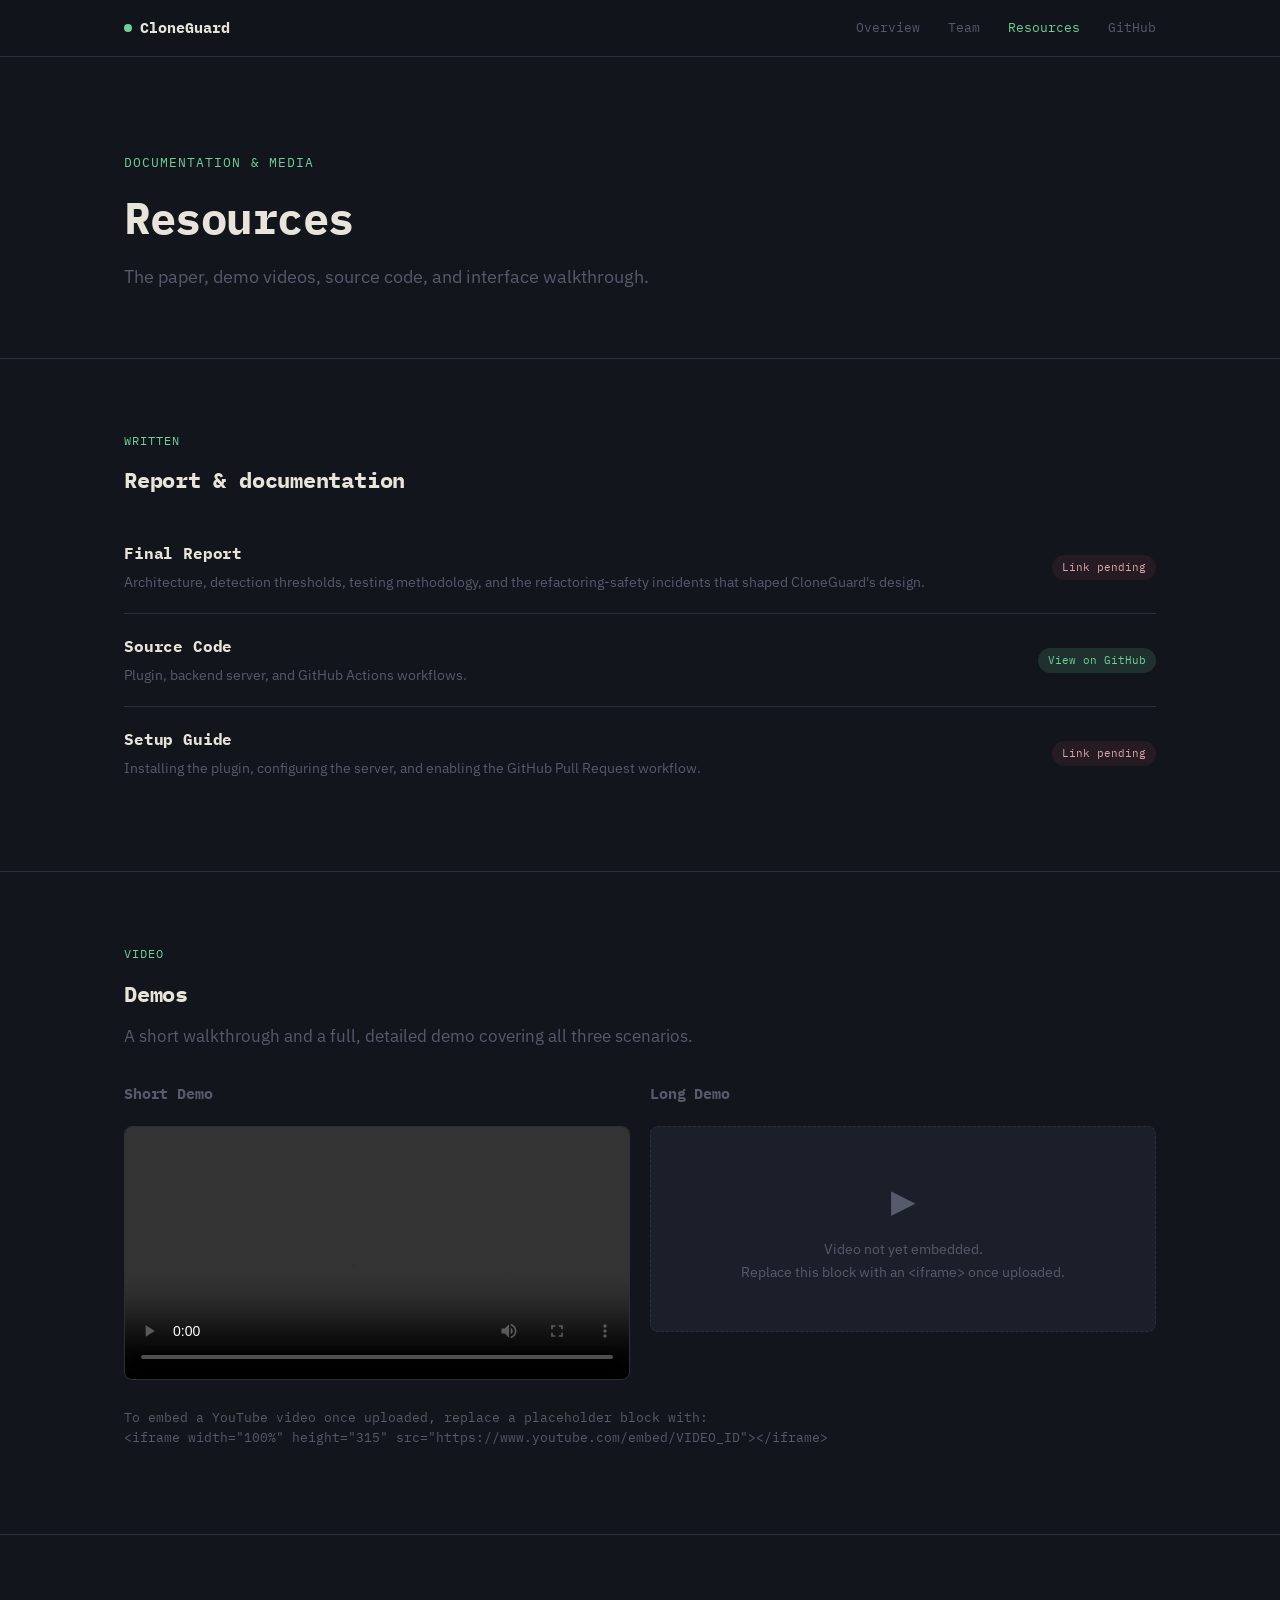
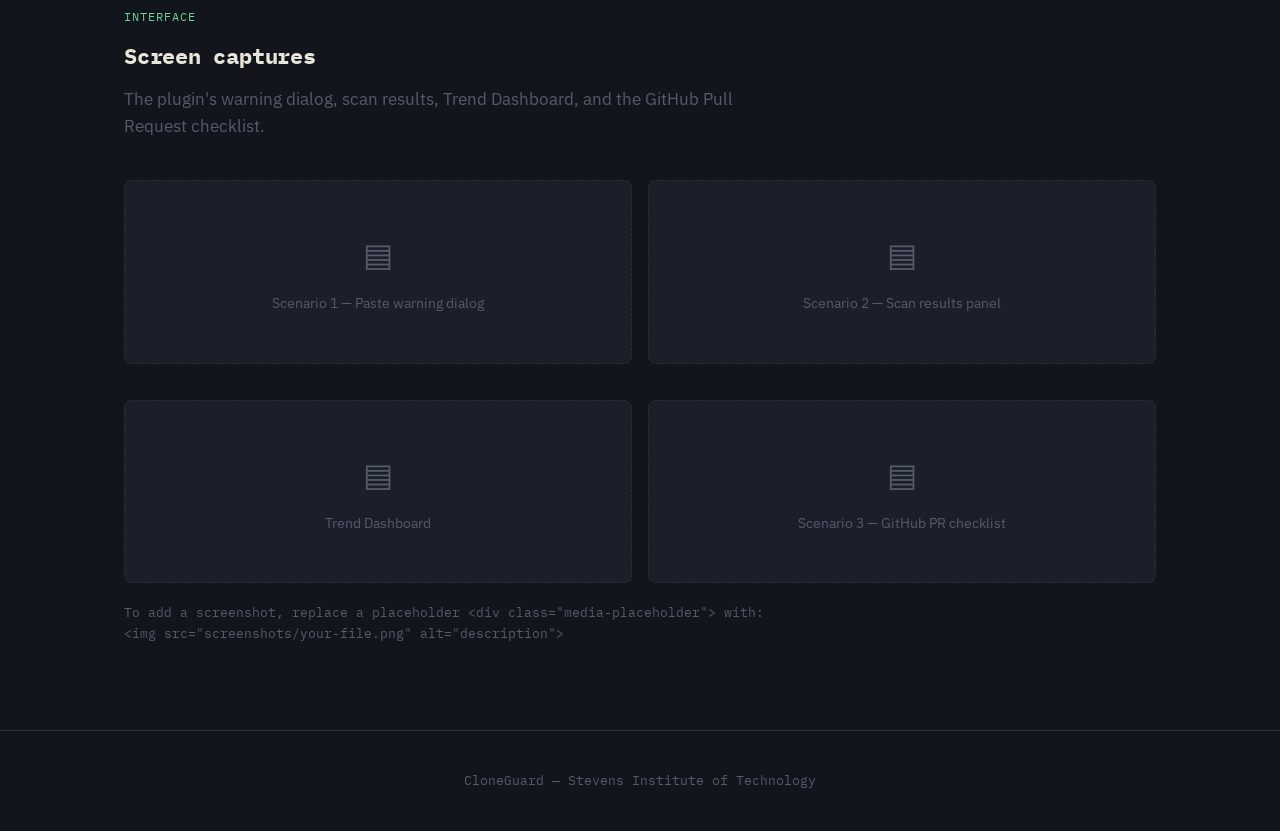
==== docs/resources.html @ 4f4253a1 "Update resources.html" ====
<!DOCTYPE html>
<html lang="en">
<head>
<meta charset="UTF-8">
<meta name="viewport" content="width=device-width, initial-scale=1.0">
<title>Resources — CloneGuard</title>
<link rel="stylesheet" href="styles.css">
</head>
<body>

<nav class="nav">
  <div class="nav-inner">
    <div class="nav-brand"><span class="dot"></span>CloneGuard</div>
    <ul class="nav-links">
      <li><a href="index.html">Overview</a></li>
      <li><a href="team.html">Team</a></li>
      <li><a href="resources.html" class="active">Resources</a></li>
      <li><a href="https://github.com/SE4AIResearch/clone-propagation">GitHub</a></li>
    </ul>
  </div>
</nav>

<header class="hero" style="padding-bottom:48px">
  <div class="wrap">
    <div class="hero-eyebrow">Documentation &amp; Media</div>
    <h1 style="font-size:clamp(28px,4vw,44px)">Resources</h1>
    <p class="hero-sub">The paper, demo videos, source code, and interface walkthrough.</p>
  </div>
</header>

<section>
  <div class="wrap">
    <div class="section-eyebrow">Written</div>
    <h2 class="section-title" style="font-size:22px">Report &amp; documentation</h2>

    <div style="margin-top:24px">
      <div class="resource-row">
        <div class="resource-info">
          <h3>Final Report</h3>
          <p>Architecture, detection thresholds, testing methodology, and the refactoring-safety incidents that shaped CloneGuard's design.</p>
        </div>
        <span class="resource-status status-pending">Link pending</span>
      </div>

      <div class="resource-row">
        <div class="resource-info">
          <h3>Source Code</h3>
          <p>Plugin, backend server, and GitHub Actions workflows.</p>
        </div>
        <a href="https://github.com/SE4AIResearch/clone-propagation" class="resource-status status-ready">View on GitHub</a>
      </div>

      <div class="resource-row">
        <div class="resource-info">
          <h3>Setup Guide</h3>
          <p>Installing the plugin, configuring the server, and enabling the GitHub Pull Request workflow.</p>
        </div>
        <span class="resource-status status-pending">Link pending</span>
      </div>
    </div>
  </div>
</section>

<section>
  <div class="wrap">
    <div class="section-eyebrow">Video</div>
    <h2 class="section-title" style="font-size:22px">Demos</h2>
    <p class="section-lead">A short walkthrough and a full, detailed demo covering all three scenarios.</p>

    <div class="grid-3" style="grid-template-columns: repeat(2, 1fr); margin-top:32px">
      <div>
        <h3 style="font-size:15px;font-family:var(--mono);color:var(--dim);margin-bottom:0">Short Demo</h3>
        <video controls width="100%" style="border-radius:8px;margin-top:20px;border:1px solid var(--line)">
          <source src="videos/Short_Video_Updated.mp4" type="video/mp4">
          Your browser doesn't support embedded video. <a href="videos/Short_Video_Updated.mp4">Download it directly</a> instead.
        </video>
      </div>
      <div>
        <h3 style="font-size:15px;font-family:var(--mono);color:var(--dim);margin-bottom:0">Long Demo</h3>
        <div class="media-placeholder">
          <div class="icon">▶</div>
          <p>Video not yet embedded.<br>Replace this block with an &lt;iframe&gt; once uploaded.</p>
        </div>
      </div>
    </div>

    <p style="margin-top:20px;color:var(--dim);font-size:13px;font-family:var(--mono)">
      To embed a YouTube video once uploaded, replace a placeholder block with:<br>
      &lt;iframe width="100%" height="315" src="https://www.youtube.com/embed/VIDEO_ID"&gt;&lt;/iframe&gt;
    </p>
  </div>
</section>

<section>
  <div class="wrap">
    <div class="section-eyebrow">Interface</div>
    <h2 class="section-title" style="font-size:22px">Screen captures</h2>
    <p class="section-lead">The plugin's warning dialog, scan results, Trend Dashboard, and the GitHub Pull Request checklist.</p>

    <div class="screenshot-grid">
      <div class="media-placeholder">
        <div class="icon">▤</div>
        <p>Scenario 1 — Paste warning dialog</p>
      </div>
      <div class="media-placeholder">
        <div class="icon">▤</div>
        <p>Scenario 2 — Scan results panel</p>
      </div>
      <div class="media-placeholder">
        <div class="icon">▤</div>
        <p>Trend Dashboard</p>
      </div>
      <div class="media-placeholder">
        <div class="icon">▤</div>
        <p>Scenario 3 — GitHub PR checklist</p>
      </div>
    </div>

    <p style="margin-top:20px;color:var(--dim);font-size:13px;font-family:var(--mono)">
      To add a screenshot, replace a placeholder &lt;div class="media-placeholder"&gt; with:<br>
      &lt;img src="screenshots/your-file.png" alt="description"&gt;
    </p>
  </div>
</section>

<footer>
  <div class="wrap">
    CloneGuard — Stevens Institute of Technology
  </div>
</footer>

</body>
</html>
---- docs/styles.css ----
/* ============================================================
   CloneGuard — shared stylesheet
   Design: diff-editor identity. Ink-navy background, single
   mint "resolved" accent, monospace headlines paired with a
   humanist sans body face.
   ============================================================ */

@import url('https://fonts.googleapis.com/css2?family=IBM+Plex+Mono:wght@400;500;600;700&family=IBM+Plex+Sans:wght@400;500;600;700&display=swap');

:root {
  --ink: #12151C;
  --panel: #1B1F29;
  --panel-hi: #232839;
  --paper: #E8E4D9;
  --signal: #6FCF97;
  --signal-dim: #4C8B6D;
  --dupe: #8B4049;
  --dim: #565B6B;
  --line: #2A2F3D;

  --mono: 'IBM Plex Mono', ui-monospace, 'SF Mono', Consolas, monospace;
  --sans: 'IBM Plex Sans', -apple-system, BlinkMacSystemFont, sans-serif;

  --maxw: 1080px;
}

* { box-sizing: border-box; }

html {
  scroll-behavior: smooth;
}

body {
  margin: 0;
  background: var(--ink);
  color: var(--paper);
  font-family: var(--sans);
  font-size: 16px;
  line-height: 1.6;
  -webkit-font-smoothing: antialiased;
}

a {
  color: var(--signal);
  text-decoration: none;
}
a:hover, a:focus-visible {
  text-decoration: underline;
}
a:focus-visible, button:focus-visible {
  outline: 2px solid var(--signal);
  outline-offset: 3px;
}

h1, h2, h3 {
  font-family: var(--mono);
  font-weight: 700;
  letter-spacing: -0.01em;
  margin: 0 0 0.5em 0;
  color: var(--paper);
}

p { margin: 0 0 1em 0; }

.wrap {
  max-width: var(--maxw);
  margin: 0 auto;
  padding: 0 24px;
}

/* ---------- Nav ---------- */
.nav {
  position: sticky;
  top: 0;
  z-index: 50;
  background: rgba(18, 21, 28, 0.92);
  backdrop-filter: blur(8px);
  border-bottom: 1px solid var(--line);
}
.nav-inner {
  max-width: var(--maxw);
  margin: 0 auto;
  padding: 16px 24px;
  display: flex;
  align-items: center;
  justify-content: space-between;
}
.nav-brand {
  font-family: var(--mono);
  font-weight: 700;
  font-size: 15px;
  color: var(--paper);
  display: flex;
  align-items: center;
  gap: 8px;
}
.nav-brand .dot {
  width: 8px;
  height: 8px;
  border-radius: 50%;
  background: var(--signal);
  display: inline-block;
}
.nav-links {
  display: flex;
  gap: 28px;
  list-style: none;
  margin: 0;
  padding: 0;
  font-family: var(--mono);
  font-size: 13px;
}
.nav-links a {
  color: var(--dim);
}
.nav-links a.active,
.nav-links a:hover {
  color: var(--signal);
}

/* ---------- Hero ---------- */
.hero {
  padding: 96px 0 64px;
  border-bottom: 1px solid var(--line);
}
.hero-eyebrow {
  font-family: var(--mono);
  font-size: 13px;
  color: var(--signal);
  letter-spacing: 0.08em;
  text-transform: uppercase;
  margin-bottom: 20px;
}
.hero h1 {
  font-size: clamp(32px, 5vw, 54px);
  line-height: 1.08;
  max-width: 780px;
}
.hero-sub {
  font-size: 18px;
  color: var(--dim);
  max-width: 620px;
  margin-top: 20px;
}
.hero-actions {
  margin-top: 32px;
  display: flex;
  gap: 14px;
  flex-wrap: wrap;
}

.btn {
  font-family: var(--mono);
  font-size: 14px;
  font-weight: 600;
  padding: 12px 20px;
  border-radius: 4px;
  border: 1px solid var(--line);
  cursor: pointer;
  display: inline-block;
}
.btn-primary {
  background: var(--signal);
  color: var(--ink);
  border-color: var(--signal);
}
.btn-primary:hover {
  background: #85e0ab;
  text-decoration: none;
}
.btn-ghost {
  background: transparent;
  color: var(--paper);
}
.btn-ghost:hover {
  border-color: var(--signal);
  color: var(--signal);
  text-decoration: none;
}

/* ---------- Diff signature element ---------- */
.diff-demo {
  margin-top: 56px;
  border: 1px solid var(--line);
  border-radius: 8px;
  overflow: hidden;
  background: var(--panel);
  max-width: 620px;
}
.diff-titlebar {
  display: flex;
  align-items: center;
  gap: 8px;
  padding: 10px 14px;
  background: var(--panel-hi);
  border-bottom: 1px solid var(--line);
  font-family: var(--mono);
  font-size: 12px;
  color: var(--dim);
}
.diff-titlebar .tdot { width: 10px; height: 10px; border-radius: 50%; }
.diff-body {
  font-family: var(--mono);
  font-size: 13px;
  line-height: 1.7;
  padding: 18px 20px;
  white-space: pre;
  overflow-x: auto;
}
.line { display: block; }
.ln-num { color: var(--dim); display: inline-block; width: 24px; user-select: none; }
.line-dupe {
  background: rgba(139, 64, 73, 0.18);
  transition: opacity 1.2s ease, height 1.2s ease;
}
.line-dupe.resolved {
  opacity: 0;
  height: 0;
  overflow: hidden;
  display: block;
}
.line-fix {
  background: rgba(111, 207, 151, 0.14);
  opacity: 0;
  height: 0;
  overflow: hidden;
  transition: opacity 1s ease 0.3s;
}
.line-fix.shown {
  opacity: 1;
  height: auto;
}
.tag {
  font-family: var(--mono);
  font-size: 11px;
  padding: 2px 6px;
  border-radius: 3px;
  margin-left: 8px;
}
.tag-dupe { background: rgba(139, 64, 73, 0.3); color: #e0a3ab; }
.tag-fix { background: rgba(111, 207, 151, 0.25); color: var(--signal); }

/* ---------- Sections ---------- */
section {
  padding: 72px 0;
  border-bottom: 1px solid var(--line);
}
.section-eyebrow {
  font-family: var(--mono);
  font-size: 12px;
  color: var(--signal);
  text-transform: uppercase;
  letter-spacing: 0.08em;
  margin-bottom: 12px;
}
.section-title {
  font-size: clamp(24px, 3vw, 34px);
  max-width: 640px;
}
.section-lead {
  color: var(--dim);
  font-size: 17px;
  max-width: 640px;
  margin-top: 12px;
}

/* ---------- Scenario cards ---------- */
.grid-3 {
  display: grid;
  grid-template-columns: repeat(3, 1fr);
  gap: 20px;
  margin-top: 40px;
}
@media (max-width: 860px) {
  .grid-3 { grid-template-columns: 1fr; }
}
.card {
  background: var(--panel);
  border: 1px solid var(--line);
  border-radius: 8px;
  padding: 24px;
}
.card-num {
  font-family: var(--mono);
  font-size: 13px;
  color: var(--signal);
  margin-bottom: 12px;
}
.card h3 {
  font-size: 18px;
  margin-bottom: 10px;
}
.card p {
  color: var(--dim);
  font-size: 15px;
  margin: 0;
}

/* ---------- Technique list ---------- */
.tech-row {
  display: flex;
  align-items: baseline;
  gap: 16px;
  padding: 18px 0;
  border-bottom: 1px solid var(--line);
}
.tech-row:last-child { border-bottom: none; }
.tech-name {
  font-family: var(--mono);
  font-weight: 600;
  color: var(--paper);
  min-width: 220px;
  flex-shrink: 0;
}
.tech-desc { color: var(--dim); font-size: 15px; }

/* ---------- Team ---------- */
.team-grid {
  display: grid;
  grid-template-columns: repeat(2, 1fr);
  gap: 24px;
  margin-top: 40px;
}
@media (max-width: 720px) {
  .team-grid { grid-template-columns: 1fr; }
}
.team-card {
  background: var(--panel);
  border: 1px solid var(--line);
  border-radius: 8px;
  padding: 28px;
}
.team-role {
  font-family: var(--mono);
  font-size: 12px;
  color: var(--signal);
  text-transform: uppercase;
  letter-spacing: 0.06em;
  margin-bottom: 8px;
}
.team-name {
  font-size: 22px;
  margin-bottom: 6px;
}
.team-affil {
  color: var(--dim);
  font-size: 14px;
  margin-bottom: 14px;
}
.team-email {
  font-family: var(--mono);
  font-size: 13px;
}

/* ---------- Resource list ---------- */
.resource-row {
  display: flex;
  align-items: center;
  justify-content: space-between;
  padding: 20px 0;
  border-bottom: 1px solid var(--line);
  gap: 20px;
}
.resource-row:last-child { border-bottom: none; }
.resource-info h3 {
  font-size: 16px;
  margin-bottom: 4px;
}
.resource-info p {
  color: var(--dim);
  font-size: 14px;
  margin: 0;
}
.resource-status {
  font-family: var(--mono);
  font-size: 11px;
  padding: 4px 10px;
  border-radius: 999px;
  white-space: nowrap;
  flex-shrink: 0;
}
.status-ready { background: rgba(111, 207, 151, 0.15); color: var(--signal); }
.status-pending { background: rgba(139, 64, 73, 0.15); color: #e0a3ab; }

/* ---------- Media placeholders ---------- */
.media-placeholder {
  background: var(--panel);
  border: 1px dashed var(--line);
  border-radius: 8px;
  padding: 48px 24px;
  text-align: center;
  margin-top: 20px;
}
.media-placeholder .icon {
  font-family: var(--mono);
  font-size: 32px;
  color: var(--dim);
  margin-bottom: 12px;
}
.media-placeholder p {
  color: var(--dim);
  font-size: 14px;
  margin: 0;
}
.screenshot-grid {
  display: grid;
  grid-template-columns: repeat(2, 1fr);
  gap: 16px;
  margin-top: 20px;
}
@media (max-width: 720px) {
  .screenshot-grid { grid-template-columns: 1fr; }
}

/* ---------- Footer ---------- */
footer {
  padding: 40px 0;
  text-align: center;
  color: var(--dim);
  font-family: var(--mono);
  font-size: 13px;
}

/* ---------- Reduced motion ---------- */
@media (prefers-reduced-motion: reduce) {
  * { transition: none !important; animation: none !important; }
}
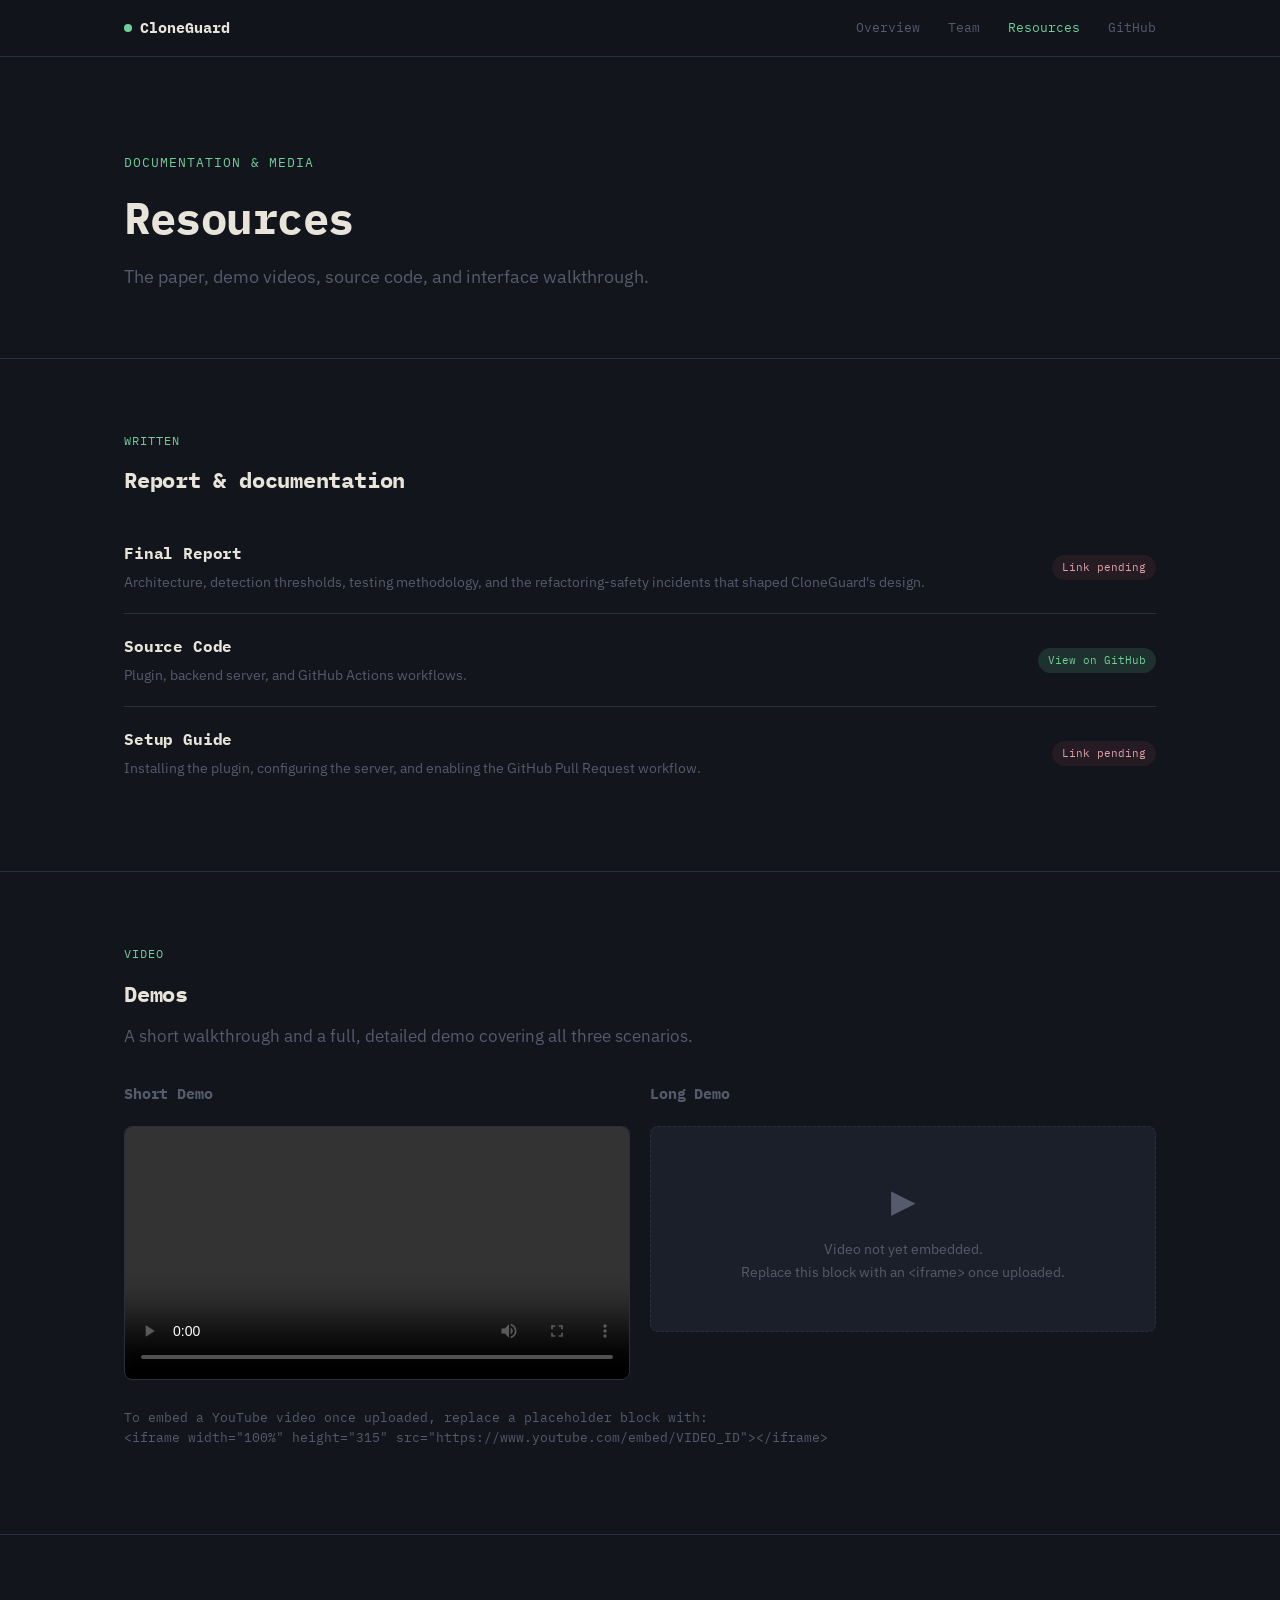
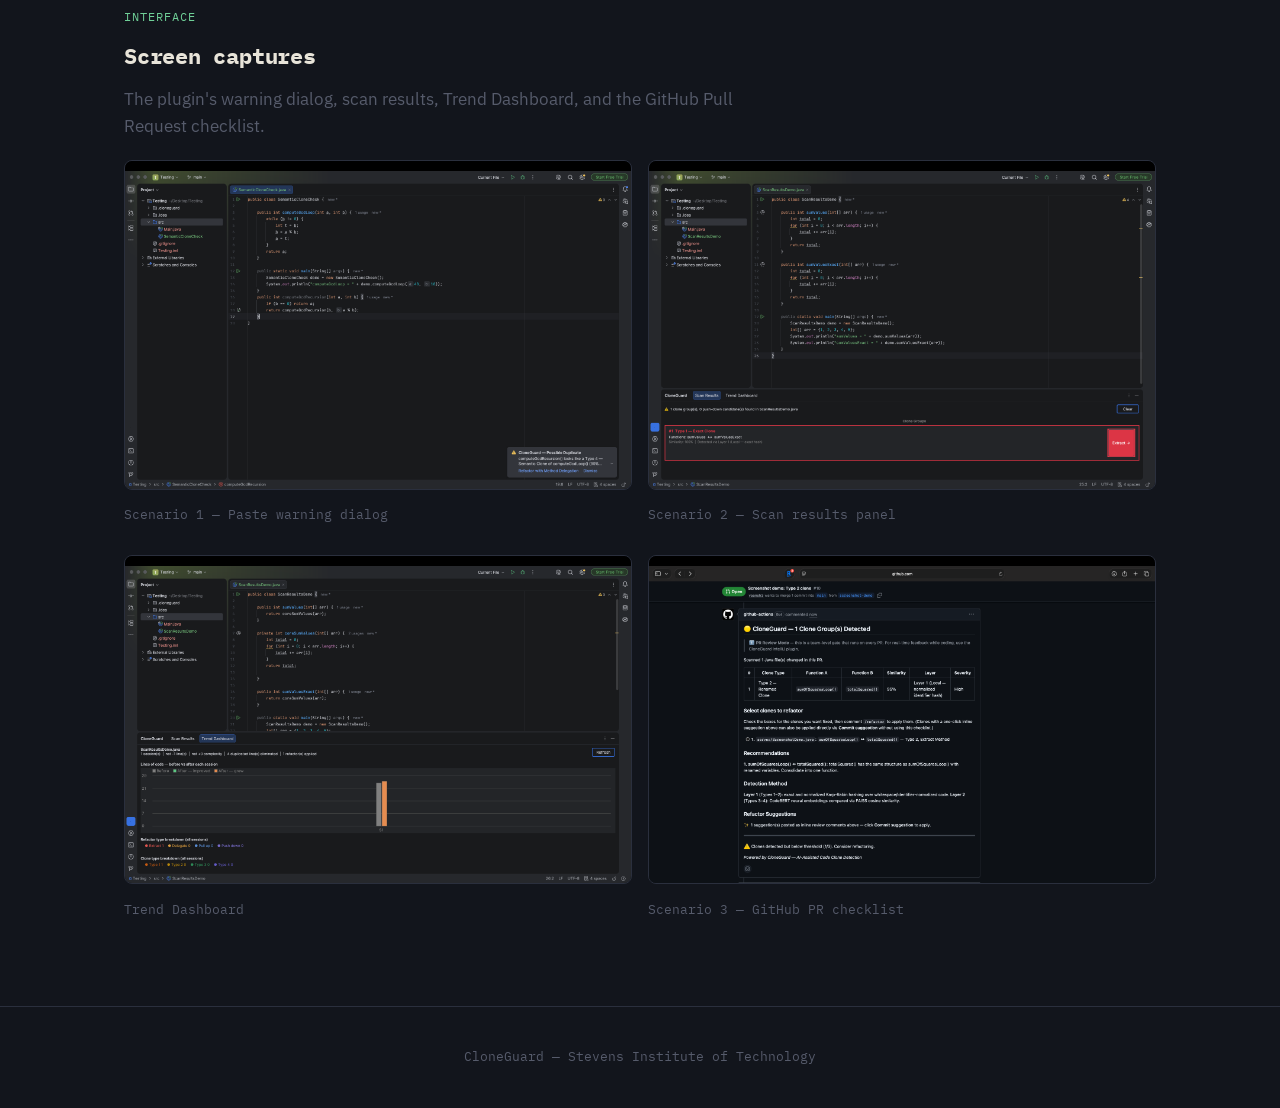
==== commit 51fb2a9c: "Add UI screenshots to Resources page" ====
--- a/docs/resources.html
+++ b/docs/resources.html
@@ -9,125 +9,120 @@
 <body>
 
 <nav class="nav">
-  <div class="nav-inner">
-    <div class="nav-brand"><span class="dot"></span>CloneGuard</div>
-    <ul class="nav-links">
-      <li><a href="index.html">Overview</a></li>
-      <li><a href="team.html">Team</a></li>
-      <li><a href="resources.html" class="active">Resources</a></li>
-      <li><a href="https://github.com/SE4AIResearch/clone-propagation">GitHub</a></li>
-    </ul>
-  </div>
+<div class="nav-inner">
+<div class="nav-brand"><span class="dot"></span>CloneGuard</div>
+<ul class="nav-links">
+<li><a href="index.html">Overview</a></li>
+<li><a href="team.html">Team</a></li>
+<li><a href="resources.html" class="active">Resources</a></li>
+<li><a href="https://github.com/SE4AIResearch/clone-propagation">GitHub</a></li>
+</ul>
+</div>
 </nav>
 
 <header class="hero" style="padding-bottom:48px">
-  <div class="wrap">
-    <div class="hero-eyebrow">Documentation &amp; Media</div>
-    <h1 style="font-size:clamp(28px,4vw,44px)">Resources</h1>
-    <p class="hero-sub">The paper, demo videos, source code, and interface walkthrough.</p>
-  </div>
+<div class="wrap">
+<div class="hero-eyebrow">Documentation &amp; Media</div>
+<h1 style="font-size:clamp(28px,4vw,44px)">Resources</h1>
+<p class="hero-sub">The paper, demo videos, source code, and interface walkthrough.</p>
+</div>
 </header>
 
 <section>
-  <div class="wrap">
-    <div class="section-eyebrow">Written</div>
-    <h2 class="section-title" style="font-size:22px">Report &amp; documentation</h2>
+<div class="wrap">
+<div class="section-eyebrow">Written</div>
+<h2 class="section-title" style="font-size:22px">Report &amp; documentation</h2>
 
-    <div style="margin-top:24px">
-      <div class="resource-row">
-        <div class="resource-info">
-          <h3>Final Report</h3>
-          <p>Architecture, detection thresholds, testing methodology, and the refactoring-safety incidents that shaped CloneGuard's design.</p>
-        </div>
-        <span class="resource-status status-pending">Link pending</span>
-      </div>
+<div style="margin-top:24px">
+<div class="resource-row">
+<div class="resource-info">
+<h3>Final Report</h3>
+<p>Architecture, detection thresholds, testing methodology, and the refactoring-safety incidents that shaped CloneGuard's design.</p>
+</div>
+<span class="resource-status status-pending">Link pending</span>
+</div>
 
-      <div class="resource-row">
-        <div class="resource-info">
-          <h3>Source Code</h3>
-          <p>Plugin, backend server, and GitHub Actions workflows.</p>
-        </div>
-        <a href="https://github.com/SE4AIResearch/clone-propagation" class="resource-status status-ready">View on GitHub</a>
-      </div>
+<div class="resource-row">
+<div class="resource-info">
+<h3>Source Code</h3>
+<p>Plugin, backend server, and GitHub Actions workflows.</p>
+</div>
+<a href="https://github.com/SE4AIResearch/clone-propagation" class="resource-status status-ready">View on GitHub</a>
+</div>
 
-      <div class="resource-row">
-        <div class="resource-info">
-          <h3>Setup Guide</h3>
-          <p>Installing the plugin, configuring the server, and enabling the GitHub Pull Request workflow.</p>
-        </div>
-        <span class="resource-status status-pending">Link pending</span>
-      </div>
-    </div>
-  </div>
+<div class="resource-row">
+<div class="resource-info">
+<h3>Setup Guide</h3>
+<p>Installing the plugin, configuring the server, and enabling the GitHub Pull Request workflow.</p>
+</div>
+<span class="resource-status status-pending">Link pending</span>
+</div>
+</div>
+</div>
 </section>
 
 <section>
-  <div class="wrap">
-    <div class="section-eyebrow">Video</div>
-    <h2 class="section-title" style="font-size:22px">Demos</h2>
-    <p class="section-lead">A short walkthrough and a full, detailed demo covering all three scenarios.</p>
+<div class="wrap">
+<div class="section-eyebrow">Video</div>
+<h2 class="section-title" style="font-size:22px">Demos</h2>
+<p class="section-lead">A short walkthrough and a full, detailed demo covering all three scenarios.</p>
 
-    <div class="grid-3" style="grid-template-columns: repeat(2, 1fr); margin-top:32px">
-      <div>
-        <h3 style="font-size:15px;font-family:var(--mono);color:var(--dim);margin-bottom:0">Short Demo</h3>
-        <video controls width="100%" style="border-radius:8px;margin-top:20px;border:1px solid var(--line)">
-          <source src="videos/Short_Video_Updated.mp4" type="video/mp4">
+<div class="grid-3" style="grid-template-columns: repeat(2, 1fr); margin-top:32px">
+<div>
+<h3 style="font-size:15px;font-family:var(--mono);color:var(--dim);margin-bottom:0">Short Demo</h3>
+<video controls width="100%" style="border-radius:8px;margin-top:20px;border:1px solid var(--line)">
+<source src="videos/Short_Video_Updated.mp4" type="video/mp4">
           Your browser doesn't support embedded video. <a href="videos/Short_Video_Updated.mp4">Download it directly</a> instead.
-        </video>
-      </div>
-      <div>
-        <h3 style="font-size:15px;font-family:var(--mono);color:var(--dim);margin-bottom:0">Long Demo</h3>
-        <div class="media-placeholder">
-          <div class="icon">▶</div>
-          <p>Video not yet embedded.<br>Replace this block with an &lt;iframe&gt; once uploaded.</p>
-        </div>
-      </div>
-    </div>
+</video>
+</div>
+<div>
+<h3 style="font-size:15px;font-family:var(--mono);color:var(--dim);margin-bottom:0">Long Demo</h3>
+<div class="media-placeholder">
+<div class="icon">▶</div>
+<p>Video not yet embedded.<br>Replace this block with an &lt;iframe&gt; once uploaded.</p>
+</div>
+</div>
+</div>
 
-    <p style="margin-top:20px;color:var(--dim);font-size:13px;font-family:var(--mono)">
+<p style="margin-top:20px;color:var(--dim);font-size:13px;font-family:var(--mono)">
       To embed a YouTube video once uploaded, replace a placeholder block with:<br>
-      &lt;iframe width="100%" height="315" src="https://www.youtube.com/embed/VIDEO_ID"&gt;&lt;/iframe&gt;
-    </p>
-  </div>
+&lt;iframe width="100%" height="315" src="https://www.youtube.com/embed/VIDEO_ID"&gt;&lt;/iframe&gt;
+</p>
+</div>
 </section>
 
 <section>
-  <div class="wrap">
-    <div class="section-eyebrow">Interface</div>
-    <h2 class="section-title" style="font-size:22px">Screen captures</h2>
-    <p class="section-lead">The plugin's warning dialog, scan results, Trend Dashboard, and the GitHub Pull Request checklist.</p>
+<div class="wrap">
+<div class="section-eyebrow">Interface</div>
+<h2 class="section-title" style="font-size:22px">Screen captures</h2>
+<p class="section-lead">The plugin's warning dialog, scan results, Trend Dashboard, and the GitHub Pull Request checklist.</p>
 
-    <div class="screenshot-grid">
-      <div class="media-placeholder">
-        <div class="icon">▤</div>
-        <p>Scenario 1 — Paste warning dialog</p>
-      </div>
-      <div class="media-placeholder">
-        <div class="icon">▤</div>
-        <p>Scenario 2 — Scan results panel</p>
-      </div>
-      <div class="media-placeholder">
-        <div class="icon">▤</div>
-        <p>Trend Dashboard</p>
-      </div>
-      <div class="media-placeholder">
-        <div class="icon">▤</div>
-        <p>Scenario 3 — GitHub PR checklist</p>
-      </div>
-    </div>
-
-    <p style="margin-top:20px;color:var(--dim);font-size:13px;font-family:var(--mono)">
-      To add a screenshot, replace a placeholder &lt;div class="media-placeholder"&gt; with:<br>
-      &lt;img src="screenshots/your-file.png" alt="description"&gt;
-    </p>
-  </div>
+<div class="screenshot-grid">
+<div>
+<img src="screenshots/scenario1-paste-dialog.png" alt="Scenario 1 — Paste warning dialog" style="width:100%;border-radius:8px;border:1px solid var(--line)">
+<p style="margin-top:8px;color:var(--dim);font-size:13px;font-family:var(--mono)">Scenario 1 — Paste warning dialog</p>
+</div>
+<div>
+<img src="screenshots/scenario2-scan-results.png" alt="Scenario 2 — Scan results panel" style="width:100%;border-radius:8px;border:1px solid var(--line)">
+<p style="margin-top:8px;color:var(--dim);font-size:13px;font-family:var(--mono)">Scenario 2 — Scan results panel</p>
+</div>
+<div>
+<img src="screenshots/trend-dashboard.png" alt="Trend Dashboard" style="width:100%;border-radius:8px;border:1px solid var(--line)">
+<p style="margin-top:8px;color:var(--dim);font-size:13px;font-family:var(--mono)">Trend Dashboard</p>
+</div>
+<div>
+<img src="screenshots/scenario3-pr-checklist.png" alt="Scenario 3 — GitHub PR checklist" style="width:100%;border-radius:8px;border:1px solid var(--line)">
+<p style="margin-top:8px;color:var(--dim);font-size:13px;font-family:var(--mono)">Scenario 3 — GitHub PR checklist</p>
+</div>
+</div>
+</div>
 </section>
 
 <footer>
-  <div class="wrap">
+<div class="wrap">
     CloneGuard — Stevens Institute of Technology
-  </div>
+</div>
 </footer>
 
 </body>
-</html>
+</html>
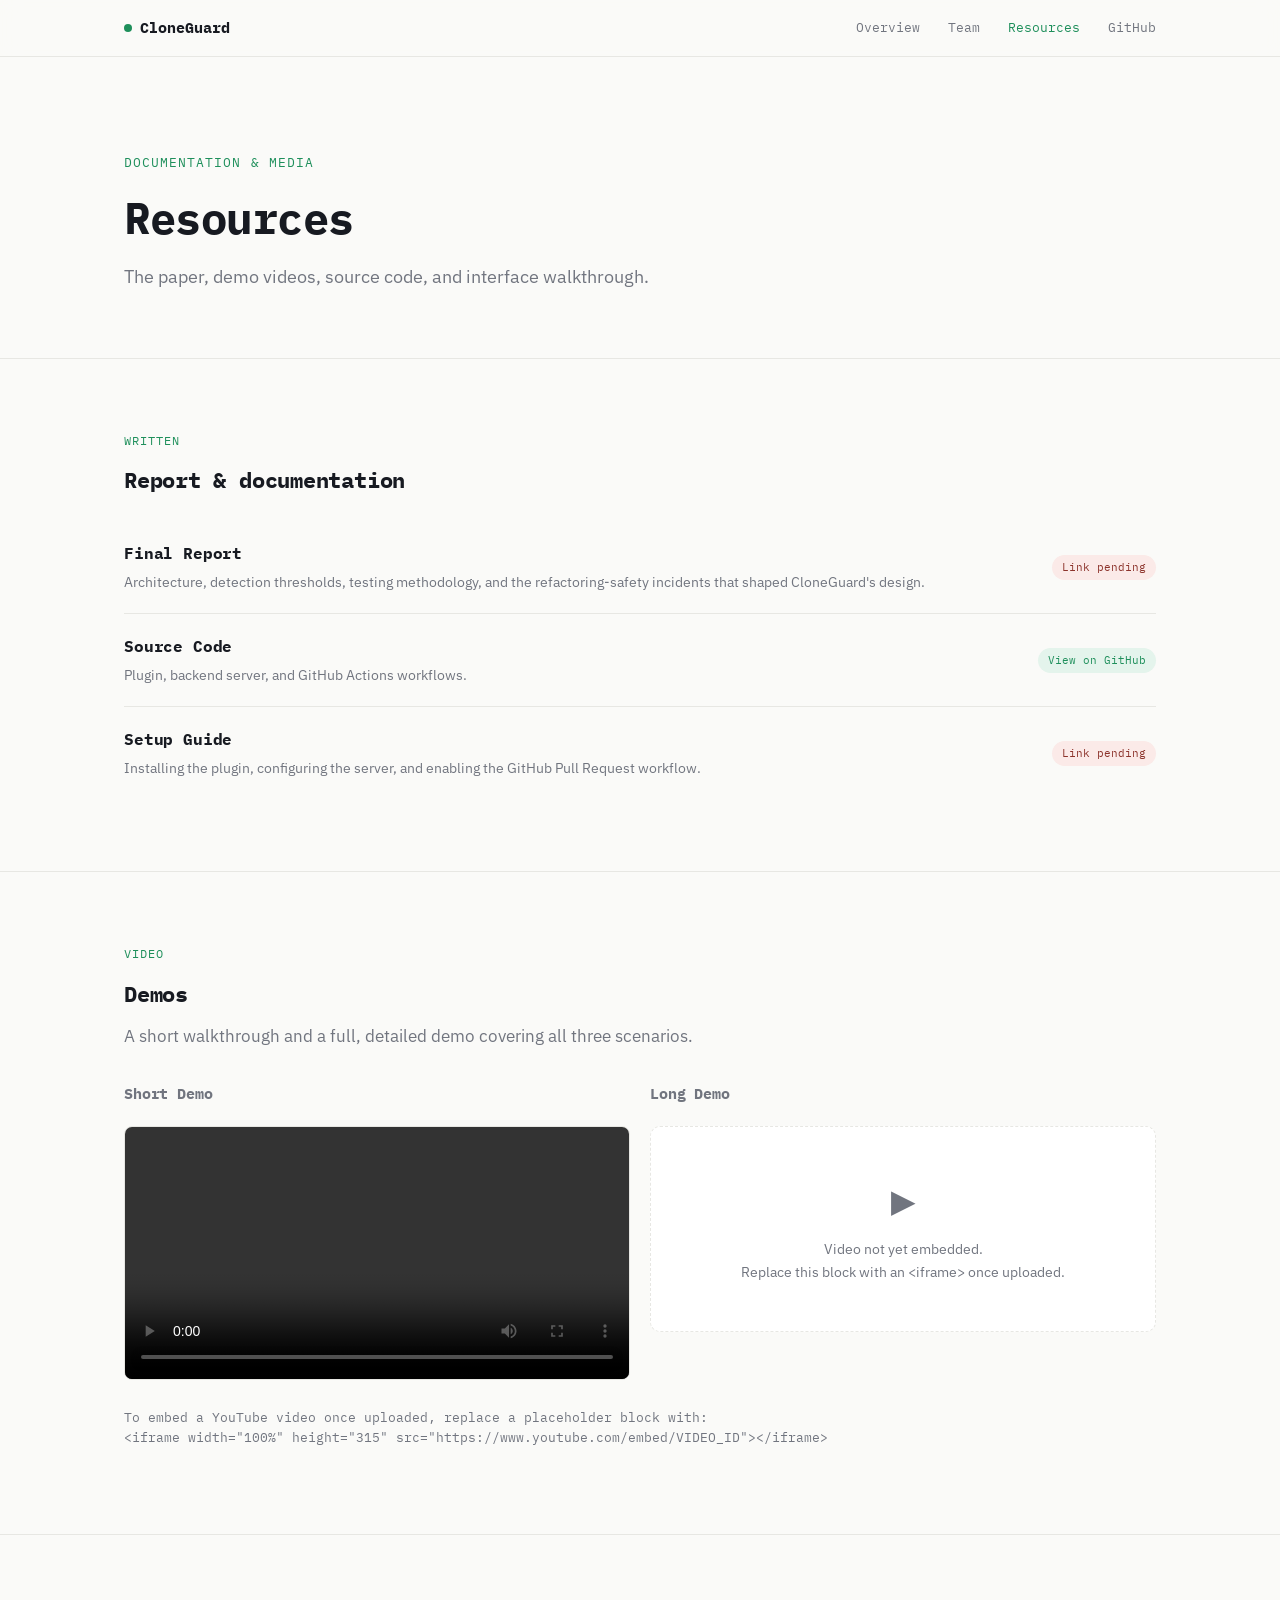
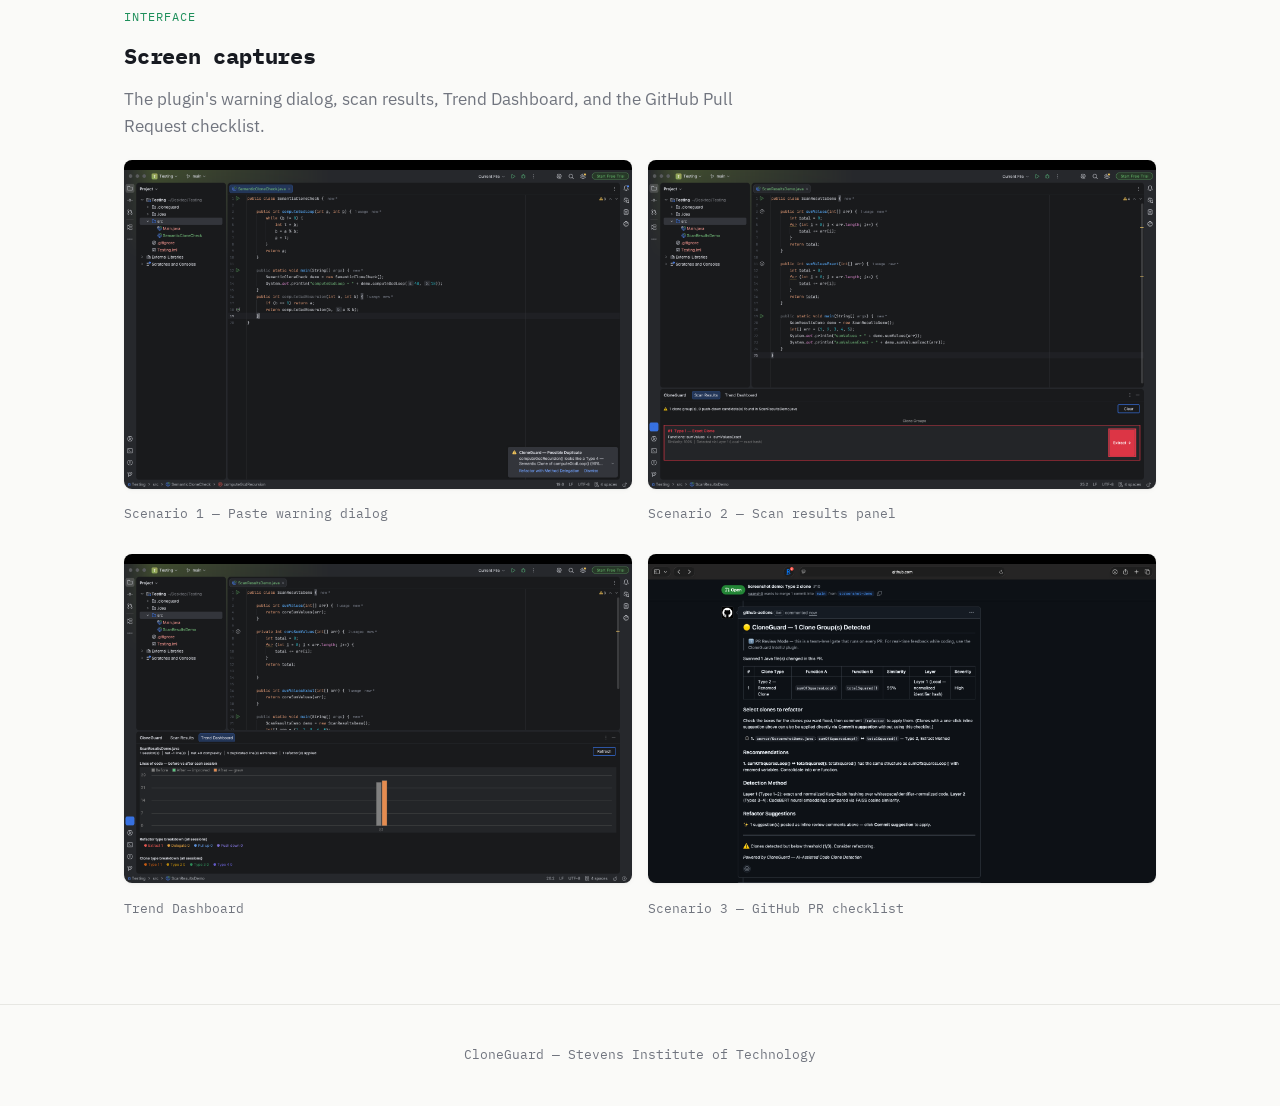
==== commit 2e0ba0fa: "Redesign website: light theme, scroll-triggered reveal animations" ====
--- a/docs/resources.html
+++ b/docs/resources.html
@@ -9,120 +9,122 @@
 <body>
 
 <nav class="nav">
-<div class="nav-inner">
-<div class="nav-brand"><span class="dot"></span>CloneGuard</div>
-<ul class="nav-links">
-<li><a href="index.html">Overview</a></li>
-<li><a href="team.html">Team</a></li>
-<li><a href="resources.html" class="active">Resources</a></li>
-<li><a href="https://github.com/SE4AIResearch/clone-propagation">GitHub</a></li>
-</ul>
-</div>
+  <div class="nav-inner">
+    <div class="nav-brand"><span class="dot"></span>CloneGuard</div>
+    <ul class="nav-links">
+      <li><a href="index.html">Overview</a></li>
+      <li><a href="team.html">Team</a></li>
+      <li><a href="resources.html" class="active">Resources</a></li>
+      <li><a href="https://github.com/SE4AIResearch/clone-propagation">GitHub</a></li>
+    </ul>
+  </div>
 </nav>
 
 <header class="hero" style="padding-bottom:48px">
-<div class="wrap">
-<div class="hero-eyebrow">Documentation &amp; Media</div>
-<h1 style="font-size:clamp(28px,4vw,44px)">Resources</h1>
-<p class="hero-sub">The paper, demo videos, source code, and interface walkthrough.</p>
-</div>
+  <div class="wrap">
+    <div class="hero-eyebrow">Documentation &amp; Media</div>
+    <h1 style="font-size:clamp(28px,4vw,44px)">Resources</h1>
+    <p class="hero-sub">The paper, demo videos, source code, and interface walkthrough.</p>
+  </div>
 </header>
 
 <section>
-<div class="wrap">
-<div class="section-eyebrow">Written</div>
-<h2 class="section-title" style="font-size:22px">Report &amp; documentation</h2>
+  <div class="wrap">
+    <div class="section-eyebrow reveal">Written</div>
+    <h2 class="section-title reveal" style="font-size:22px">Report &amp; documentation</h2>
 
-<div style="margin-top:24px">
-<div class="resource-row">
-<div class="resource-info">
-<h3>Final Report</h3>
-<p>Architecture, detection thresholds, testing methodology, and the refactoring-safety incidents that shaped CloneGuard's design.</p>
-</div>
-<span class="resource-status status-pending">Link pending</span>
-</div>
+    <div class="reveal d1" style="margin-top:24px">
+      <div class="resource-row">
+        <div class="resource-info">
+          <h3>Final Report</h3>
+          <p>Architecture, detection thresholds, testing methodology, and the refactoring-safety incidents that shaped CloneGuard's design.</p>
+        </div>
+        <span class="resource-status status-pending">Link pending</span>
+      </div>
 
-<div class="resource-row">
-<div class="resource-info">
-<h3>Source Code</h3>
-<p>Plugin, backend server, and GitHub Actions workflows.</p>
-</div>
-<a href="https://github.com/SE4AIResearch/clone-propagation" class="resource-status status-ready">View on GitHub</a>
-</div>
+      <div class="resource-row">
+        <div class="resource-info">
+          <h3>Source Code</h3>
+          <p>Plugin, backend server, and GitHub Actions workflows.</p>
+        </div>
+        <a href="https://github.com/SE4AIResearch/clone-propagation" class="resource-status status-ready">View on GitHub</a>
+      </div>
 
-<div class="resource-row">
-<div class="resource-info">
-<h3>Setup Guide</h3>
-<p>Installing the plugin, configuring the server, and enabling the GitHub Pull Request workflow.</p>
-</div>
-<span class="resource-status status-pending">Link pending</span>
-</div>
-</div>
-</div>
+      <div class="resource-row">
+        <div class="resource-info">
+          <h3>Setup Guide</h3>
+          <p>Installing the plugin, configuring the server, and enabling the GitHub Pull Request workflow.</p>
+        </div>
+        <span class="resource-status status-pending">Link pending</span>
+      </div>
+    </div>
+  </div>
 </section>
 
 <section>
-<div class="wrap">
-<div class="section-eyebrow">Video</div>
-<h2 class="section-title" style="font-size:22px">Demos</h2>
-<p class="section-lead">A short walkthrough and a full, detailed demo covering all three scenarios.</p>
+  <div class="wrap">
+    <div class="section-eyebrow reveal">Video</div>
+    <h2 class="section-title reveal" style="font-size:22px">Demos</h2>
+    <p class="section-lead reveal">A short walkthrough and a full, detailed demo covering all three scenarios.</p>
 
-<div class="grid-3" style="grid-template-columns: repeat(2, 1fr); margin-top:32px">
-<div>
-<h3 style="font-size:15px;font-family:var(--mono);color:var(--dim);margin-bottom:0">Short Demo</h3>
-<video controls width="100%" style="border-radius:8px;margin-top:20px;border:1px solid var(--line)">
-<source src="videos/Short_Video_Updated.mp4" type="video/mp4">
+    <div class="grid-3 reveal d1" style="grid-template-columns: repeat(2, 1fr); margin-top:32px">
+      <div>
+        <h3 style="font-size:15px;font-family:var(--mono);color:var(--dim);margin-bottom:0">Short Demo</h3>
+        <video controls width="100%" style="border-radius:8px;margin-top:20px;border:1px solid var(--line)">
+          <source src="videos/Short_Video_Updated.mp4" type="video/mp4">
           Your browser doesn't support embedded video. <a href="videos/Short_Video_Updated.mp4">Download it directly</a> instead.
-</video>
-</div>
-<div>
-<h3 style="font-size:15px;font-family:var(--mono);color:var(--dim);margin-bottom:0">Long Demo</h3>
-<div class="media-placeholder">
-<div class="icon">▶</div>
-<p>Video not yet embedded.<br>Replace this block with an &lt;iframe&gt; once uploaded.</p>
-</div>
-</div>
-</div>
+        </video>
+      </div>
+      <div>
+        <h3 style="font-size:15px;font-family:var(--mono);color:var(--dim);margin-bottom:0">Long Demo</h3>
+        <div class="media-placeholder">
+          <div class="icon">▶</div>
+          <p>Video not yet embedded.<br>Replace this block with an &lt;iframe&gt; once uploaded.</p>
+        </div>
+      </div>
+    </div>
 
-<p style="margin-top:20px;color:var(--dim);font-size:13px;font-family:var(--mono)">
+    <p style="margin-top:20px;color:var(--dim);font-size:13px;font-family:var(--mono)">
       To embed a YouTube video once uploaded, replace a placeholder block with:<br>
-&lt;iframe width="100%" height="315" src="https://www.youtube.com/embed/VIDEO_ID"&gt;&lt;/iframe&gt;
-</p>
-</div>
+      &lt;iframe width="100%" height="315" src="https://www.youtube.com/embed/VIDEO_ID"&gt;&lt;/iframe&gt;
+    </p>
+  </div>
 </section>
 
 <section>
-<div class="wrap">
-<div class="section-eyebrow">Interface</div>
-<h2 class="section-title" style="font-size:22px">Screen captures</h2>
-<p class="section-lead">The plugin's warning dialog, scan results, Trend Dashboard, and the GitHub Pull Request checklist.</p>
+  <div class="wrap">
+    <div class="section-eyebrow reveal">Interface</div>
+    <h2 class="section-title reveal" style="font-size:22px">Screen captures</h2>
+    <p class="section-lead reveal">The plugin's warning dialog, scan results, Trend Dashboard, and the GitHub Pull Request checklist.</p>
 
-<div class="screenshot-grid">
-<div>
-<img src="screenshots/scenario1-paste-dialog.png" alt="Scenario 1 — Paste warning dialog" style="width:100%;border-radius:8px;border:1px solid var(--line)">
-<p style="margin-top:8px;color:var(--dim);font-size:13px;font-family:var(--mono)">Scenario 1 — Paste warning dialog</p>
-</div>
-<div>
-<img src="screenshots/scenario2-scan-results.png" alt="Scenario 2 — Scan results panel" style="width:100%;border-radius:8px;border:1px solid var(--line)">
-<p style="margin-top:8px;color:var(--dim);font-size:13px;font-family:var(--mono)">Scenario 2 — Scan results panel</p>
-</div>
-<div>
-<img src="screenshots/trend-dashboard.png" alt="Trend Dashboard" style="width:100%;border-radius:8px;border:1px solid var(--line)">
-<p style="margin-top:8px;color:var(--dim);font-size:13px;font-family:var(--mono)">Trend Dashboard</p>
-</div>
-<div>
-<img src="screenshots/scenario3-pr-checklist.png" alt="Scenario 3 — GitHub PR checklist" style="width:100%;border-radius:8px;border:1px solid var(--line)">
-<p style="margin-top:8px;color:var(--dim);font-size:13px;font-family:var(--mono)">Scenario 3 — GitHub PR checklist</p>
-</div>
-</div>
-</div>
+    <div class="screenshot-grid reveal d1">
+      <div>
+        <img src="screenshots/scenario1-paste-dialog.png" alt="Scenario 1 — Paste warning dialog" style="width:100%;border-radius:8px">
+        <p style="margin-top:8px;color:var(--dim);font-size:13px;font-family:var(--mono)">Scenario 1 — Paste warning dialog</p>
+      </div>
+      <div>
+        <img src="screenshots/scenario2-scan-results.png" alt="Scenario 2 — Scan results panel" style="width:100%;border-radius:8px">
+        <p style="margin-top:8px;color:var(--dim);font-size:13px;font-family:var(--mono)">Scenario 2 — Scan results panel</p>
+      </div>
+      <div>
+        <img src="screenshots/trend-dashboard.png" alt="Trend Dashboard" style="width:100%;border-radius:8px">
+        <p style="margin-top:8px;color:var(--dim);font-size:13px;font-family:var(--mono)">Trend Dashboard</p>
+      </div>
+      <div>
+        <img src="screenshots/scenario3-pr-checklist.png" alt="Scenario 3 — GitHub PR checklist" style="width:100%;border-radius:8px">
+        <p style="margin-top:8px;color:var(--dim);font-size:13px;font-family:var(--mono)">Scenario 3 — GitHub PR checklist</p>
+      </div>
+    </div>
+  </div>
 </section>
 
 <footer>
-<div class="wrap">
+  <div class="wrap">
     CloneGuard — Stevens Institute of Technology
-</div>
+  </div>
 </footer>
+
+<script src="reveal.js"></script>
 
 </body>
 </html>
--- a/docs/styles.css
+++ b/docs/styles.css
@@ -1,27 +1,34 @@
 /* ============================================================
-   CloneGuard — shared stylesheet
-   Design: diff-editor identity. Ink-navy background, single
-   mint "resolved" accent, monospace headlines paired with a
-   humanist sans body face.
+   CloneGuard — shared stylesheet (light mode)
+   Design: diff-editor identity, rebuilt bright. White page
+   background, white cards lifted with soft shadow instead of
+   borders, a single confident green accent, monospace
+   headlines paired with a humanist sans body face. Scroll-
+   triggered reveals throughout for a livelier feel.
    ============================================================ */
 
 @import url('https://fonts.googleapis.com/css2?family=IBM+Plex+Mono:wght@400;500;600;700&family=IBM+Plex+Sans:wght@400;500;600;700&display=swap');
 
 :root {
-  --ink: #12151C;
-  --panel: #1B1F29;
-  --panel-hi: #232839;
-  --paper: #E8E4D9;
-  --signal: #6FCF97;
-  --signal-dim: #4C8B6D;
-  --dupe: #8B4049;
-  --dim: #565B6B;
-  --line: #2A2F3D;
+  --paper: #FAFAF8;
+  --panel: #FFFFFF;
+  --panel-hi: #F3F4F1;
+  --ink: #171A21;
+  --ink-soft: #40434C;
+  --signal: #1E8F5B;
+  --signal-light: #E4F4EC;
+  --dupe: #B5473F;
+  --dupe-light: #FBEAE8;
+  --dim: #71757F;
+  --line: #E7E7E3;
 
   --mono: 'IBM Plex Mono', ui-monospace, 'SF Mono', Consolas, monospace;
   --sans: 'IBM Plex Sans', -apple-system, BlinkMacSystemFont, sans-serif;
 
   --maxw: 1080px;
+  --shadow-sm: 0 1px 2px rgba(23, 26, 33, 0.04), 0 1px 6px rgba(23, 26, 33, 0.03);
+  --shadow-md: 0 4px 16px rgba(23, 26, 33, 0.06), 0 1px 4px rgba(23, 26, 33, 0.04);
+  --shadow-lg: 0 12px 32px rgba(23, 26, 33, 0.10), 0 2px 8px rgba(23, 26, 33, 0.05);
 }
 
 * { box-sizing: border-box; }
@@ -32,8 +39,8 @@
 
 body {
   margin: 0;
-  background: var(--ink);
-  color: var(--paper);
+  background: var(--paper);
+  color: var(--ink-soft);
   font-family: var(--sans);
   font-size: 16px;
   line-height: 1.6;
@@ -57,7 +64,7 @@
   font-weight: 700;
   letter-spacing: -0.01em;
   margin: 0 0 0.5em 0;
-  color: var(--paper);
+  color: var(--ink);
 }
 
 p { margin: 0 0 1em 0; }
@@ -67,14 +74,30 @@
   margin: 0 auto;
   padding: 0 24px;
 }
+
+/* ---------- Scroll reveal ---------- */
+.reveal {
+  opacity: 0;
+  transform: translateY(22px);
+  transition: opacity 0.7s cubic-bezier(0.2, 0.65, 0.3, 0.95),
+              transform 0.7s cubic-bezier(0.2, 0.65, 0.3, 0.95);
+}
+.reveal.in {
+  opacity: 1;
+  transform: translateY(0);
+}
+.reveal.d1 { transition-delay: 0.08s; }
+.reveal.d2 { transition-delay: 0.16s; }
+.reveal.d3 { transition-delay: 0.24s; }
+.reveal.d4 { transition-delay: 0.32s; }
 
 /* ---------- Nav ---------- */
 .nav {
   position: sticky;
   top: 0;
   z-index: 50;
-  background: rgba(18, 21, 28, 0.92);
-  backdrop-filter: blur(8px);
+  background: rgba(250, 250, 248, 0.88);
+  backdrop-filter: blur(10px);
   border-bottom: 1px solid var(--line);
 }
 .nav-inner {
@@ -89,7 +112,7 @@
   font-family: var(--mono);
   font-weight: 700;
   font-size: 15px;
-  color: var(--paper);
+  color: var(--ink);
   display: flex;
   align-items: center;
   gap: 8px;
@@ -154,38 +177,44 @@
   font-size: 14px;
   font-weight: 600;
   padding: 12px 20px;
-  border-radius: 4px;
+  border-radius: 6px;
   border: 1px solid var(--line);
   cursor: pointer;
   display: inline-block;
+  transition: transform 0.2s ease, box-shadow 0.2s ease;
 }
 .btn-primary {
   background: var(--signal);
+  color: #fff;
+  border-color: var(--signal);
+  box-shadow: var(--shadow-sm);
+}
+.btn-primary:hover {
+  transform: translateY(-1px);
+  box-shadow: var(--shadow-md);
+  text-decoration: none;
+}
+.btn-ghost {
+  background: var(--panel);
   color: var(--ink);
-  border-color: var(--signal);
-}
-.btn-primary:hover {
-  background: #85e0ab;
-  text-decoration: none;
-}
-.btn-ghost {
-  background: transparent;
-  color: var(--paper);
+  box-shadow: var(--shadow-sm);
 }
 .btn-ghost:hover {
   border-color: var(--signal);
   color: var(--signal);
   text-decoration: none;
+  transform: translateY(-1px);
 }
 
 /* ---------- Diff signature element ---------- */
 .diff-demo {
   margin-top: 56px;
   border: 1px solid var(--line);
-  border-radius: 8px;
+  border-radius: 10px;
   overflow: hidden;
   background: var(--panel);
   max-width: 620px;
+  box-shadow: var(--shadow-lg);
 }
 .diff-titlebar {
   display: flex;
@@ -206,11 +235,12 @@
   padding: 18px 20px;
   white-space: pre;
   overflow-x: auto;
+  color: var(--ink-soft);
 }
 .line { display: block; }
 .ln-num { color: var(--dim); display: inline-block; width: 24px; user-select: none; }
 .line-dupe {
-  background: rgba(139, 64, 73, 0.18);
+  background: var(--dupe-light);
   transition: opacity 1.2s ease, height 1.2s ease;
 }
 .line-dupe.resolved {
@@ -220,7 +250,7 @@
   display: block;
 }
 .line-fix {
-  background: rgba(111, 207, 151, 0.14);
+  background: var(--signal-light);
   opacity: 0;
   height: 0;
   overflow: hidden;
@@ -237,8 +267,8 @@
   border-radius: 3px;
   margin-left: 8px;
 }
-.tag-dupe { background: rgba(139, 64, 73, 0.3); color: #e0a3ab; }
-.tag-fix { background: rgba(111, 207, 151, 0.25); color: var(--signal); }
+.tag-dupe { background: #F2CFCB; color: #8C332B; }
+.tag-fix { background: #C7E9D6; color: var(--signal); }
 
 /* ---------- Sections ---------- */
 section {
@@ -277,8 +307,14 @@
 .card {
   background: var(--panel);
   border: 1px solid var(--line);
-  border-radius: 8px;
+  border-radius: 10px;
   padding: 24px;
+  box-shadow: var(--shadow-sm);
+  transition: transform 0.3s ease, box-shadow 0.3s ease;
+}
+.card:hover {
+  transform: translateY(-3px);
+  box-shadow: var(--shadow-md);
 }
 .card-num {
   font-family: var(--mono);
@@ -308,7 +344,7 @@
 .tech-name {
   font-family: var(--mono);
   font-weight: 600;
-  color: var(--paper);
+  color: var(--ink);
   min-width: 220px;
   flex-shrink: 0;
 }
@@ -327,8 +363,14 @@
 .team-card {
   background: var(--panel);
   border: 1px solid var(--line);
-  border-radius: 8px;
+  border-radius: 10px;
   padding: 28px;
+  box-shadow: var(--shadow-sm);
+  transition: transform 0.3s ease, box-shadow 0.3s ease;
+}
+.team-card:hover {
+  transform: translateY(-3px);
+  box-shadow: var(--shadow-md);
 }
 .team-role {
   font-family: var(--mono);
@@ -379,14 +421,14 @@
   white-space: nowrap;
   flex-shrink: 0;
 }
-.status-ready { background: rgba(111, 207, 151, 0.15); color: var(--signal); }
-.status-pending { background: rgba(139, 64, 73, 0.15); color: #e0a3ab; }
+.status-ready { background: var(--signal-light); color: var(--signal); }
+.status-pending { background: var(--dupe-light); color: #8C332B; }
 
 /* ---------- Media placeholders ---------- */
 .media-placeholder {
   background: var(--panel);
   border: 1px dashed var(--line);
-  border-radius: 8px;
+  border-radius: 10px;
   padding: 48px 24px;
   text-align: center;
   margin-top: 20px;
@@ -411,6 +453,14 @@
 @media (max-width: 720px) {
   .screenshot-grid { grid-template-columns: 1fr; }
 }
+.screenshot-grid img {
+  transition: transform 0.4s ease, box-shadow 0.4s ease;
+  box-shadow: var(--shadow-sm);
+}
+.screenshot-grid img:hover {
+  transform: scale(1.015);
+  box-shadow: var(--shadow-lg);
+}
 
 /* ---------- Footer ---------- */
 footer {
@@ -424,4 +474,5 @@
 /* ---------- Reduced motion ---------- */
 @media (prefers-reduced-motion: reduce) {
   * { transition: none !important; animation: none !important; }
-}
+  .reveal { opacity: 1 !important; transform: none !important; }
+}
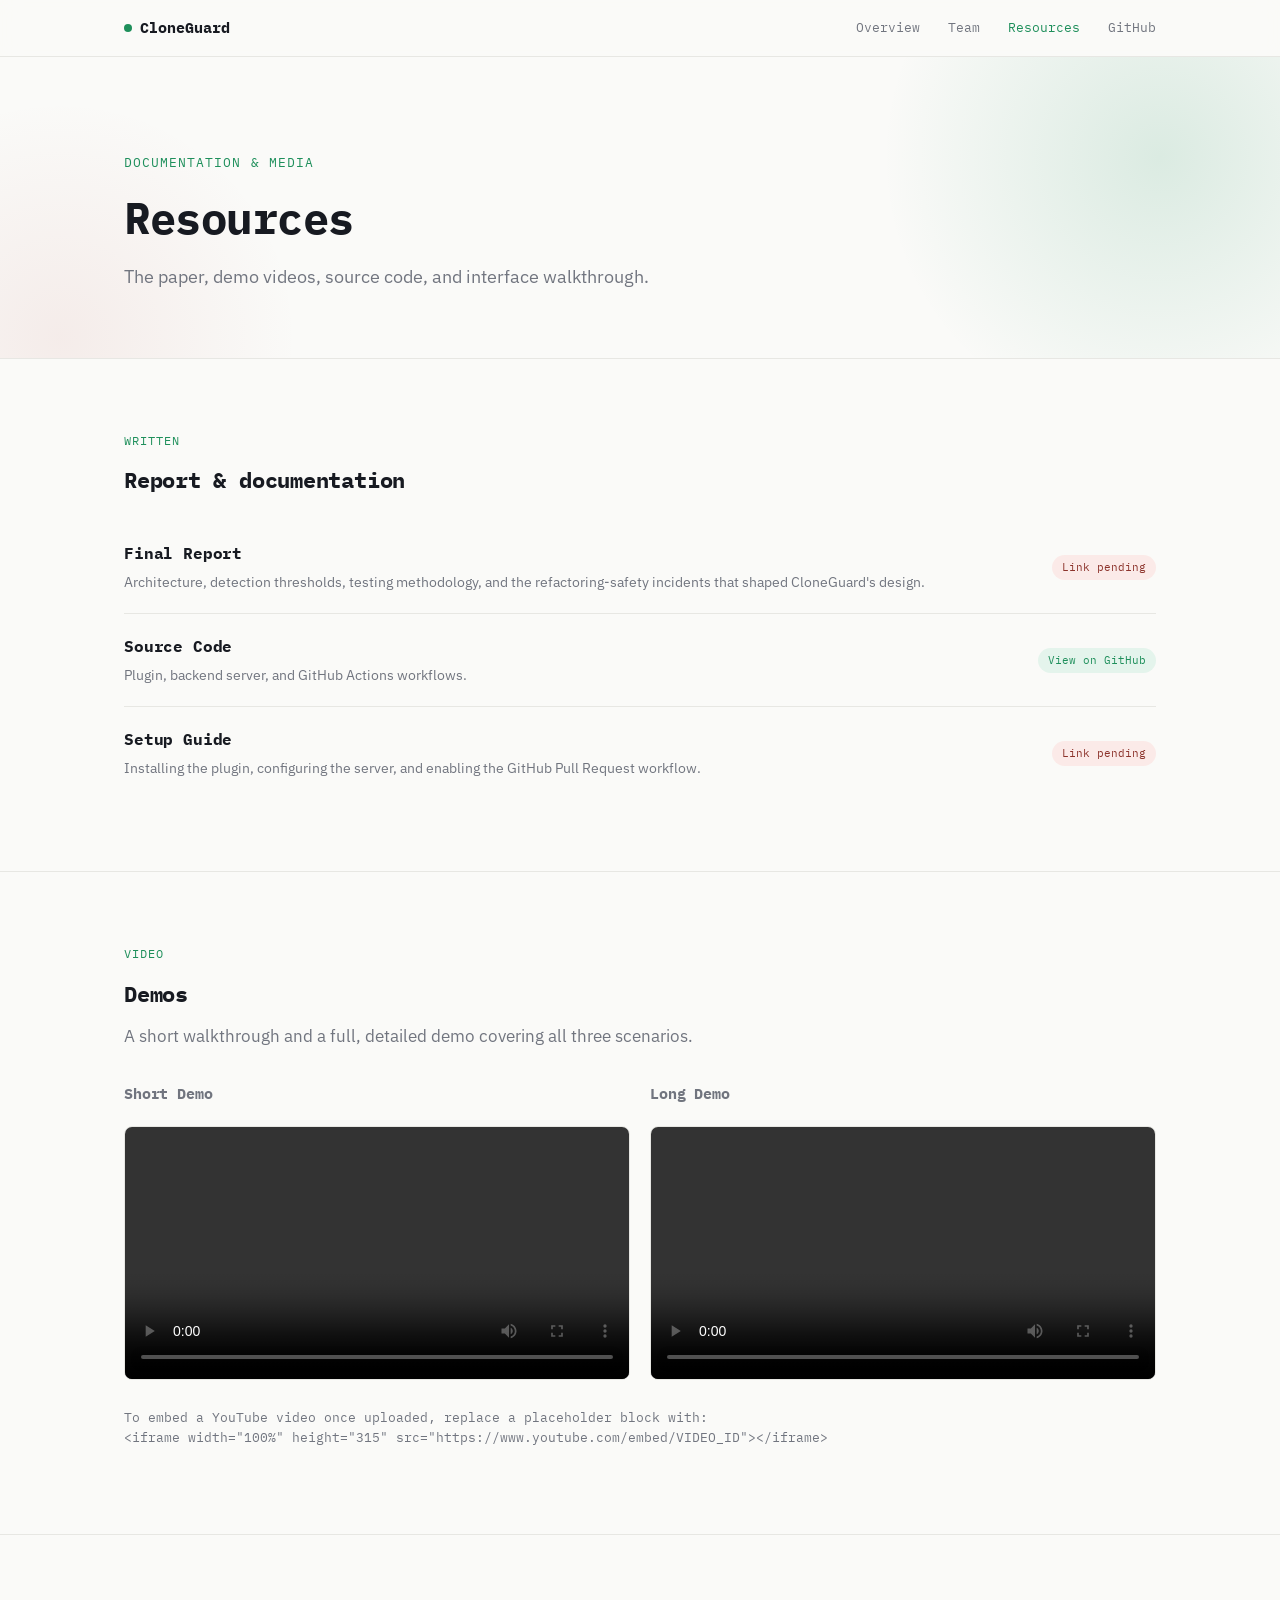
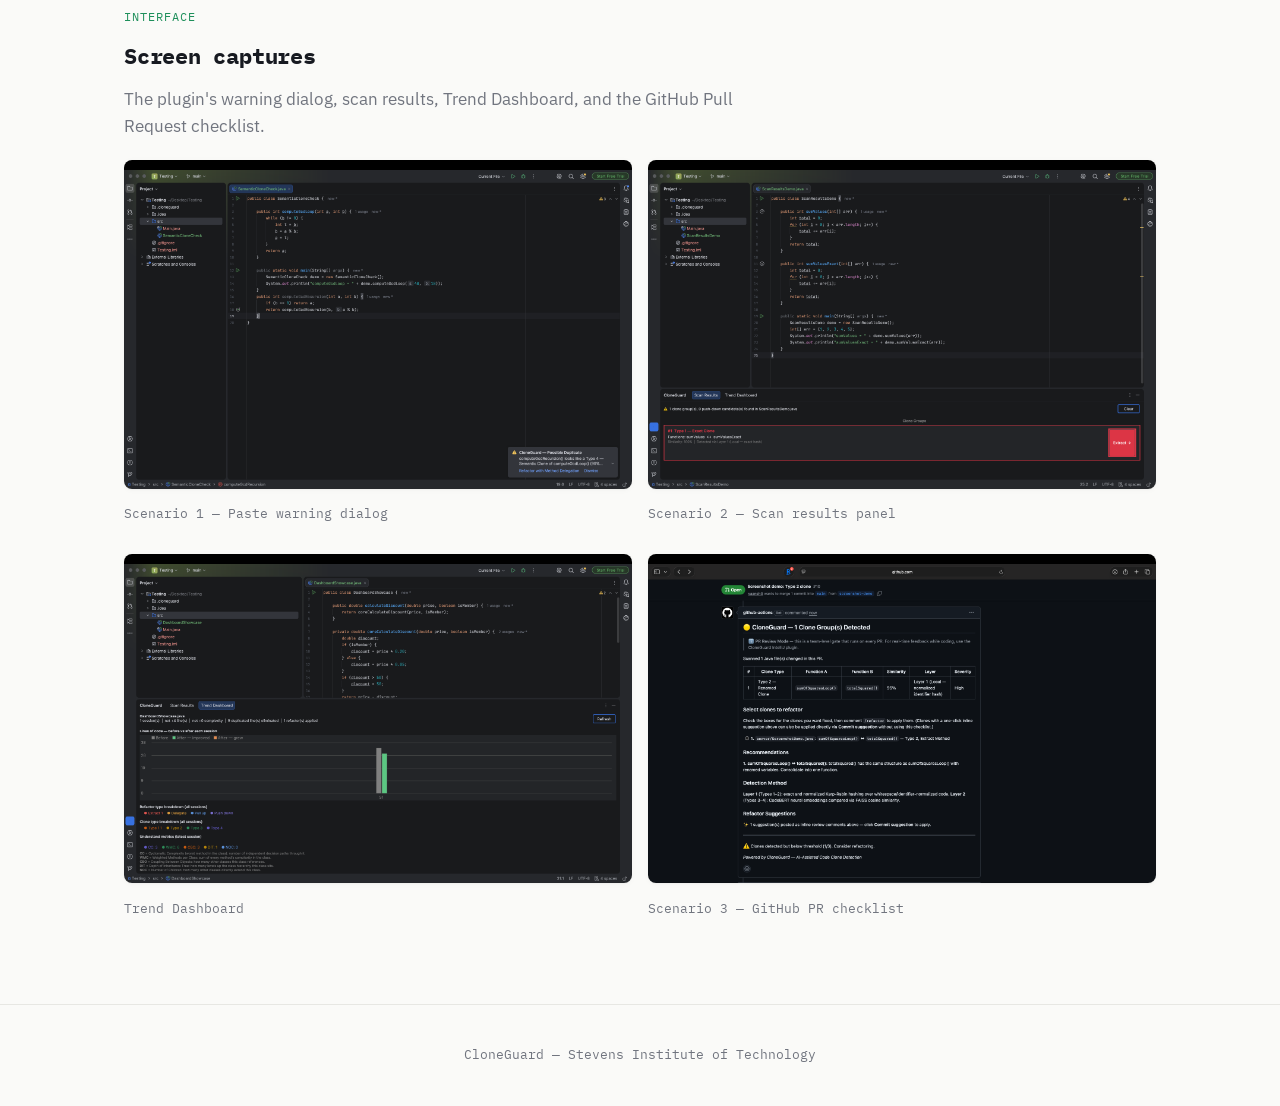
==== commit c723fa63: "Add long demo video to resources page" ====
--- a/docs/resources.html
+++ b/docs/resources.html
@@ -77,10 +77,10 @@
       </div>
       <div>
         <h3 style="font-size:15px;font-family:var(--mono);color:var(--dim);margin-bottom:0">Long Demo</h3>
-        <div class="media-placeholder">
-          <div class="icon">▶</div>
-          <p>Video not yet embedded.<br>Replace this block with an &lt;iframe&gt; once uploaded.</p>
-        </div>
+        <video controls width="100%" style="border-radius:8px;margin-top:20px;border:1px solid var(--line)">
+          <source src="videos/Long_Video_Sample.mp4" type="video/mp4">
+          Your browser doesn't support embedded video. <a href="videos/Long_Video_Sample.mp4">Download it directly</a> instead.
+        </video>
       </div>
     </div>
 
--- a/docs/styles.css
+++ b/docs/styles.css
@@ -475,4 +475,235 @@
 @media (prefers-reduced-motion: reduce) {
   * { transition: none !important; animation: none !important; }
   .reveal { opacity: 1 !important; transform: none !important; }
+}
+
+/* ============================================================
+   Live-product-demo upgrade: gradient glow, AI "thinking"
+   indicator, animated toast notification — the techniques that
+   make a mockup feel alive, applied to CloneGuard's own diff
+   demo rather than a generic template.
+   ============================================================ */
+
+.hero {
+  position: relative;
+  overflow: hidden;
+}
+.hero::before {
+  content: "";
+  position: absolute;
+  top: -180px;
+  right: -160px;
+  width: 560px;
+  height: 560px;
+  background: radial-gradient(circle, rgba(30, 143, 91, 0.14) 0%, rgba(30, 143, 91, 0) 70%);
+  pointer-events: none;
+  z-index: 0;
+}
+.hero::after {
+  content: "";
+  position: absolute;
+  bottom: -220px;
+  left: -180px;
+  width: 480px;
+  height: 480px;
+  background: radial-gradient(circle, rgba(181, 71, 63, 0.08) 0%, rgba(181, 71, 63, 0) 70%);
+  pointer-events: none;
+  z-index: 0;
+}
+.hero .wrap { position: relative; z-index: 1; }
+
+.diff-demo {
+  position: relative;
+  box-shadow: var(--shadow-lg), 0 0 0 1px rgba(30, 143, 91, 0.06);
+}
+
+.thinking-row {
+  display: flex;
+  align-items: center;
+  gap: 8px;
+  padding: 10px 20px;
+  font-family: var(--mono);
+  font-size: 12px;
+  color: var(--dim);
+  border-top: 1px solid var(--line);
+  background: var(--panel-hi);
+  opacity: 0;
+  height: 0;
+  overflow: hidden;
+  transition: opacity 0.4s ease;
+}
+.thinking-row.active {
+  opacity: 1;
+  height: auto;
+  padding: 10px 20px;
+}
+.thinking-dots { display: inline-flex; gap: 3px; }
+.thinking-dots span {
+  width: 4px;
+  height: 4px;
+  border-radius: 50%;
+  background: var(--signal);
+  animation: thinkPulse 1.2s ease-in-out infinite;
+}
+.thinking-dots span:nth-child(2) { animation-delay: 0.15s; }
+.thinking-dots span:nth-child(3) { animation-delay: 0.3s; }
+@keyframes thinkPulse {
+  0%, 60%, 100% { opacity: 0.25; transform: scale(0.8); }
+  30% { opacity: 1; transform: scale(1.15); }
+}
+
+.detect-toast {
+  position: absolute;
+  top: 18px;
+  right: -18px;
+  background: var(--ink);
+  color: #fff;
+  padding: 10px 16px 10px 14px;
+  border-radius: 8px;
+  font-family: var(--mono);
+  font-size: 12px;
+  display: flex;
+  align-items: center;
+  gap: 8px;
+  box-shadow: var(--shadow-lg);
+  opacity: 0;
+  transform: translateX(16px) scale(0.96);
+  transition: opacity 0.5s cubic-bezier(0.2, 0.8, 0.3, 1), transform 0.5s cubic-bezier(0.2, 0.8, 0.3, 1);
+  z-index: 3;
+}
+.detect-toast.shown {
+  opacity: 1;
+  transform: translateX(0) scale(1);
+}
+.detect-toast .toast-dot {
+  width: 7px;
+  height: 7px;
+  border-radius: 50%;
+  background: var(--signal);
+  box-shadow: 0 0 0 3px rgba(30, 143, 91, 0.25);
+  flex-shrink: 0;
+}
+@media (max-width: 700px) {
+  .detect-toast { right: 0; top: -14px; }
+}
+
+.stat-strip {
+  display: flex;
+  gap: 32px;
+  margin-top: 40px;
+  flex-wrap: wrap;
+}
+.stat-strip .stat {
+  font-family: var(--mono);
+}
+.stat-strip .stat-num {
+  font-size: 26px;
+  font-weight: 700;
+  color: var(--ink);
+  line-height: 1;
+}
+.stat-strip .stat-label {
+  font-size: 12px;
+  color: var(--dim);
+  margin-top: 4px;
+  text-transform: uppercase;
+  letter-spacing: 0.04em;
+}
+
+/* ============================================================
+   Liveliness pass 2: cursor-tracked glow, staggered hero
+   entrance on load, 3D-tilt card hover, button fill-sweep,
+   smoother scroll reveals with blur-to-focus.
+   ============================================================ */
+
+.cursor-glow {
+  position: fixed;
+  top: 0;
+  left: 0;
+  width: 500px;
+  height: 500px;
+  border-radius: 50%;
+  background: radial-gradient(circle, rgba(30, 143, 91, 0.08) 0%, rgba(30, 143, 91, 0) 70%);
+  pointer-events: none;
+  transform: translate(-50%, -50%);
+  z-index: 0;
+  transition: opacity 0.3s ease;
+  opacity: 0;
+}
+.cursor-glow.active { opacity: 1; }
+@media (max-width: 860px) {
+  .cursor-glow { display: none; }
+}
+
+/* Hero entrance sequence on load */
+.hero-eyebrow, .hero h1, .hero-sub, .hero-actions, .diff-demo, .stat-strip {
+  opacity: 0;
+  transform: translateY(18px);
+}
+.enter-ready .hero-eyebrow {
+  animation: enterUp 0.7s cubic-bezier(0.2, 0.75, 0.3, 1) 0.05s forwards;
+}
+.enter-ready .hero h1 {
+  animation: enterUp 0.8s cubic-bezier(0.2, 0.75, 0.3, 1) 0.15s forwards;
+}
+.enter-ready .hero-sub {
+  animation: enterUp 0.8s cubic-bezier(0.2, 0.75, 0.3, 1) 0.28s forwards;
+}
+.enter-ready .hero-actions {
+  animation: enterUp 0.8s cubic-bezier(0.2, 0.75, 0.3, 1) 0.4s forwards;
+}
+.enter-ready .diff-demo {
+  animation: enterUp 0.9s cubic-bezier(0.2, 0.75, 0.3, 1) 0.52s forwards;
+}
+.enter-ready .stat-strip {
+  animation: enterUp 0.8s cubic-bezier(0.2, 0.75, 0.3, 1) 0.68s forwards;
+}
+@keyframes enterUp {
+  to { opacity: 1; transform: translateY(0); }
+}
+
+/* Blur-to-focus scroll reveal, replacing the flatter fade-up */
+.reveal {
+  filter: blur(4px);
+  transition: opacity 0.7s cubic-bezier(0.2, 0.65, 0.3, 0.95),
+              transform 0.7s cubic-bezier(0.2, 0.65, 0.3, 0.95),
+              filter 0.7s cubic-bezier(0.2, 0.65, 0.3, 0.95);
+}
+.reveal.in {
+  filter: blur(0);
+}
+
+/* 3D-tilt card hover */
+.card, .team-card {
+  transform-style: preserve-3d;
+  perspective: 800px;
+  will-change: transform;
+}
+
+/* Button fill-sweep */
+.btn {
+  position: relative;
+  overflow: hidden;
+  z-index: 0;
+}
+.btn::before {
+  content: "";
+  position: absolute;
+  inset: 0;
+  background: rgba(255, 255, 255, 0.18);
+  transform: translateX(-100%);
+  transition: transform 0.4s ease;
+  z-index: -1;
+}
+.btn:hover::before {
+  transform: translateX(0);
+}
+
+@media (prefers-reduced-motion: reduce) {
+  .hero-eyebrow, .hero h1, .hero-sub, .hero-actions, .diff-demo, .stat-strip {
+    opacity: 1 !important;
+    transform: none !important;
+    animation: none !important;
+  }
+  .cursor-glow { display: none; }
 }
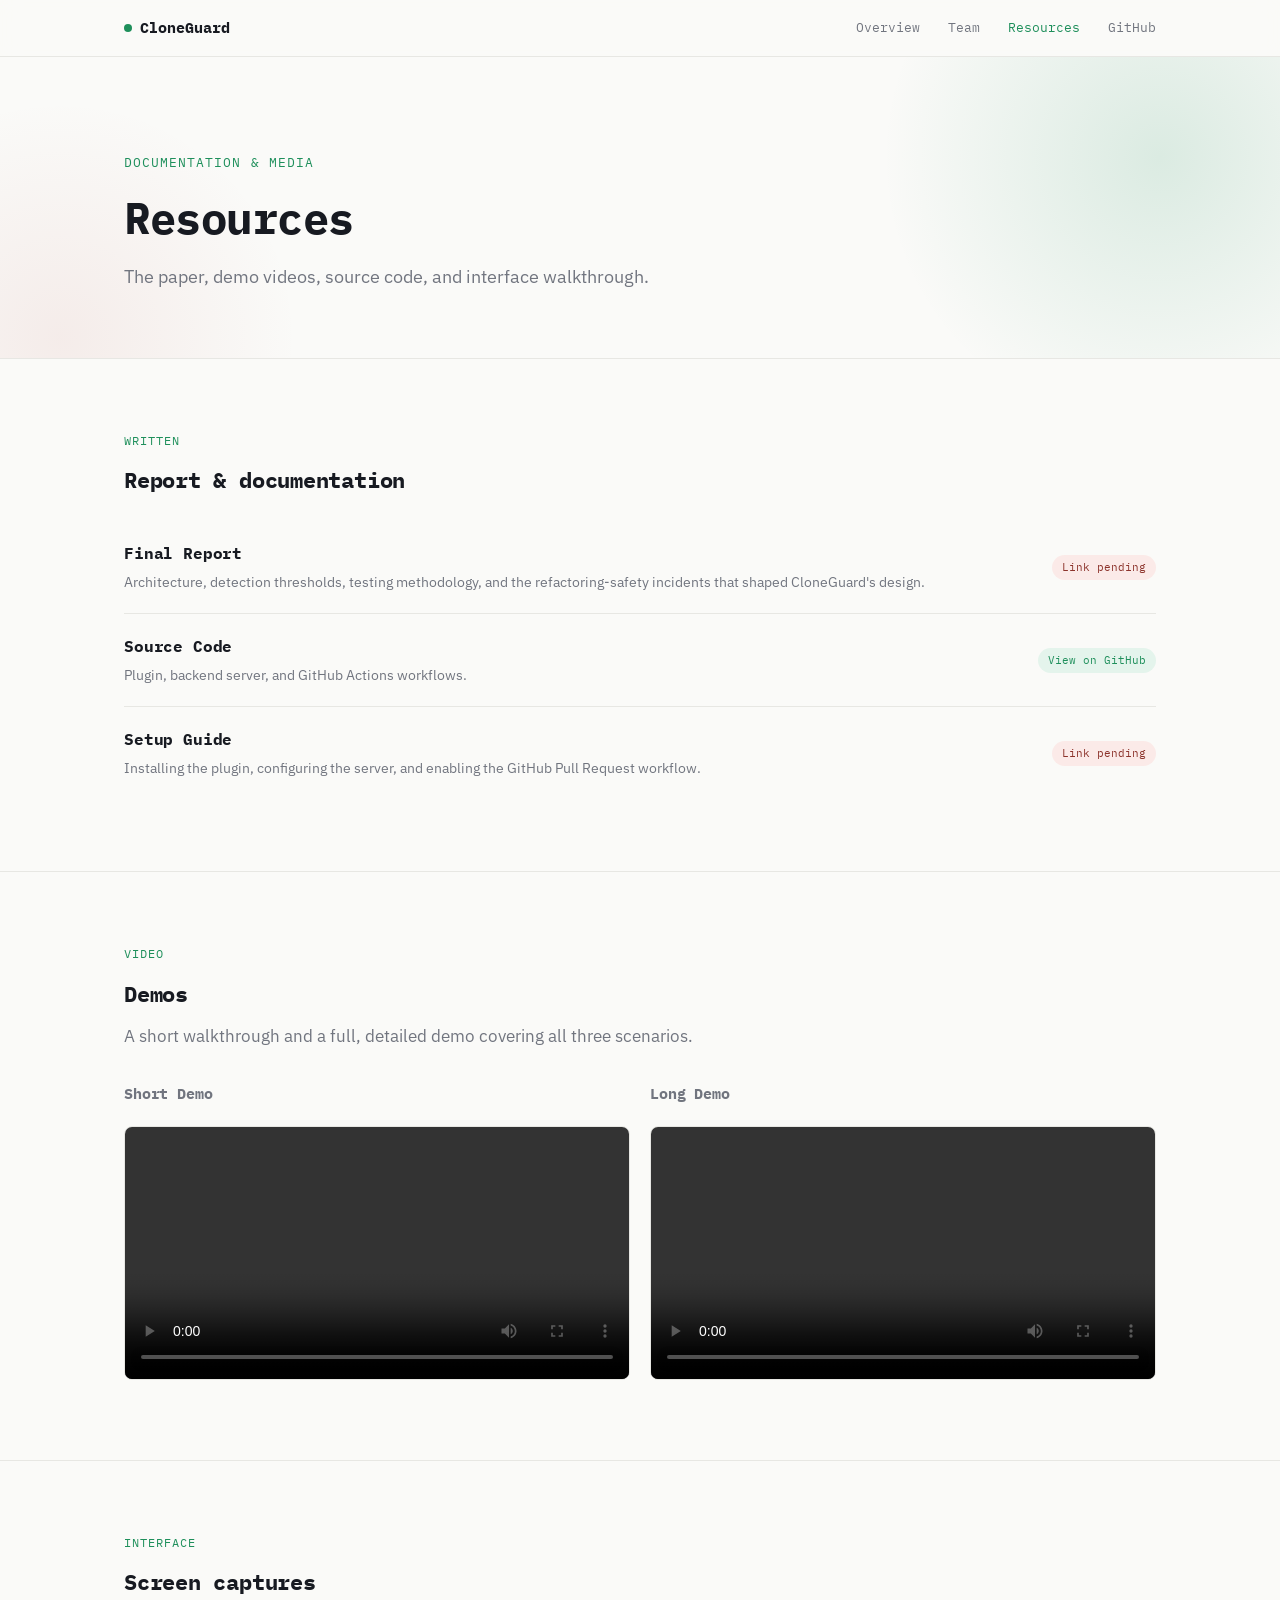
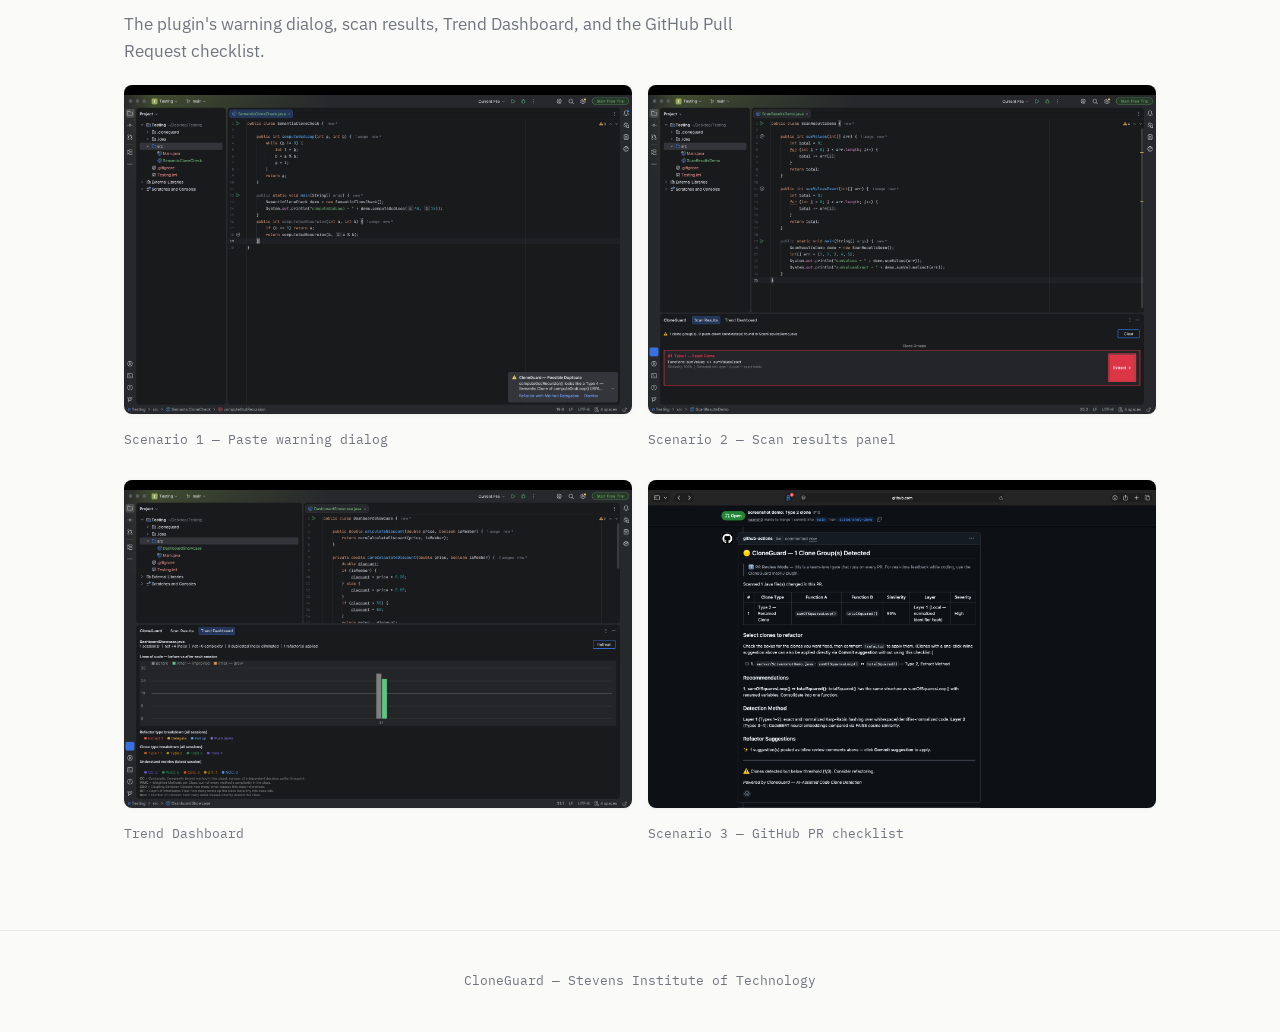
==== commit 8c50ca2d: "Remove stale YouTube-embed placeholder instructions now that both demo videos are embedded directly" ====
--- a/docs/resources.html
+++ b/docs/resources.html
@@ -84,10 +84,6 @@
       </div>
     </div>
 
-    <p style="margin-top:20px;color:var(--dim);font-size:13px;font-family:var(--mono)">
-      To embed a YouTube video once uploaded, replace a placeholder block with:<br>
-      &lt;iframe width="100%" height="315" src="https://www.youtube.com/embed/VIDEO_ID"&gt;&lt;/iframe&gt;
-    </p>
   </div>
 </section>
 
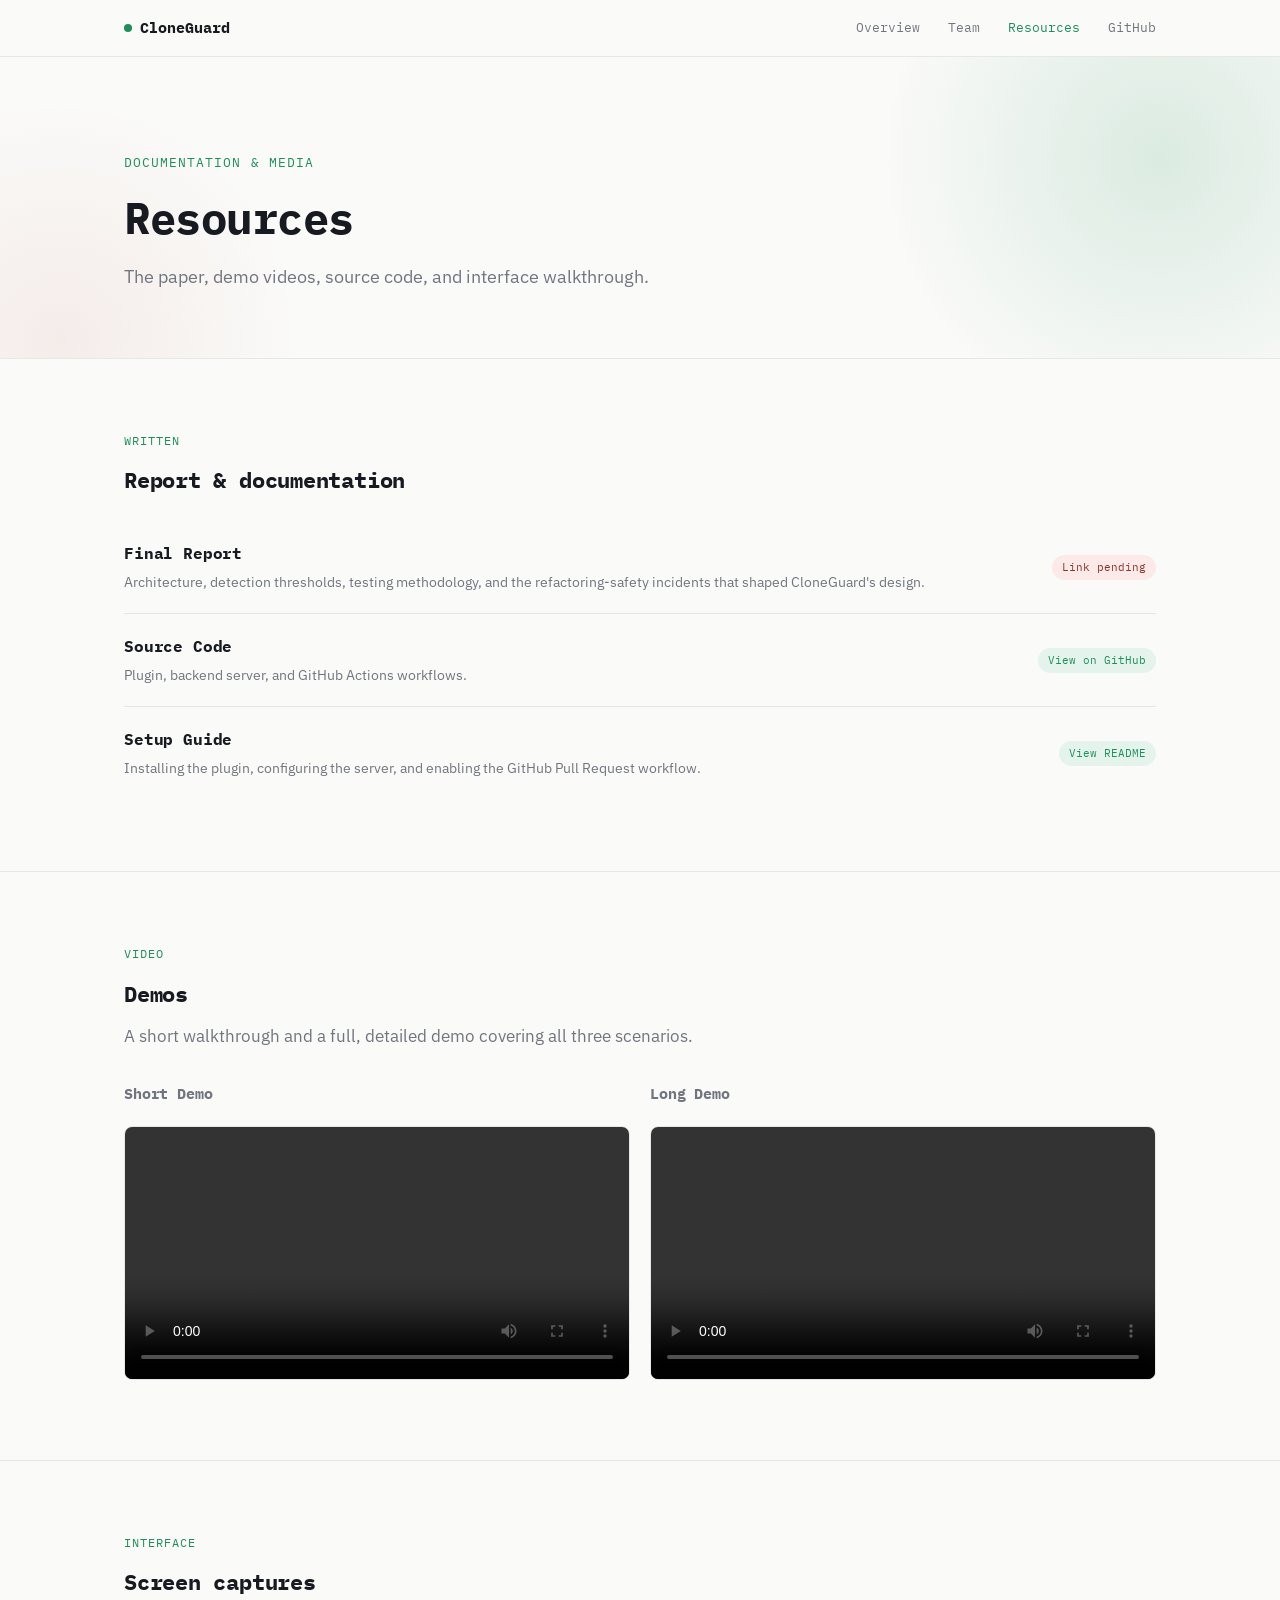
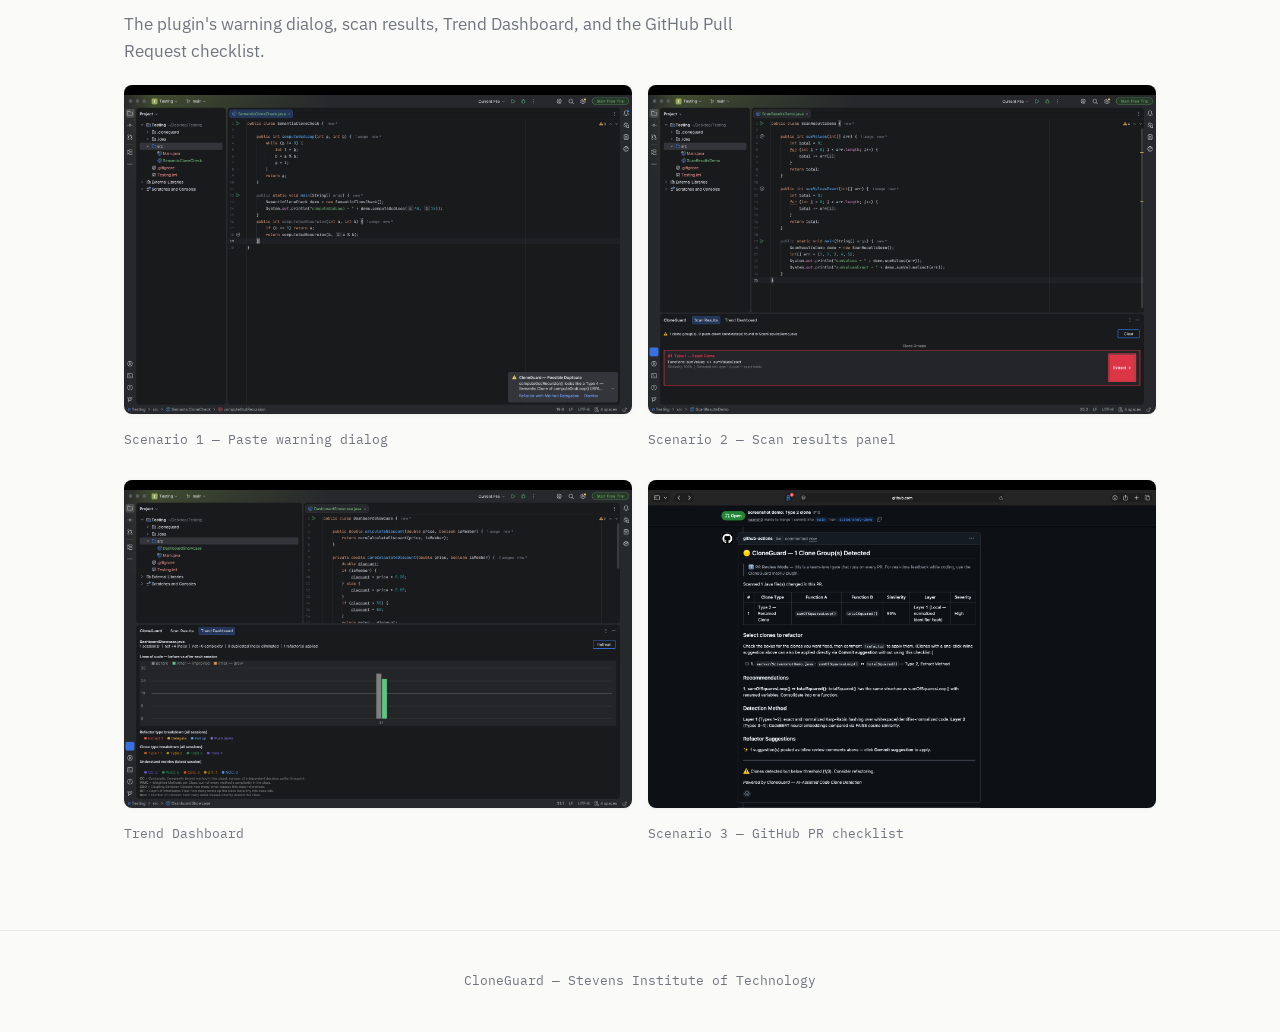
==== commit 8163f315: "Link Setup Guide resource to the plugin README instead of leaving it pending" ====
--- a/docs/resources.html
+++ b/docs/resources.html
@@ -55,7 +55,7 @@
           <h3>Setup Guide</h3>
           <p>Installing the plugin, configuring the server, and enabling the GitHub Pull Request workflow.</p>
         </div>
-        <span class="resource-status status-pending">Link pending</span>
+        <a href="https://github.com/SE4AIResearch/clone-propagation/blob/main/plugin/README.md" class="resource-status status-ready">View README</a>
       </div>
     </div>
   </div>
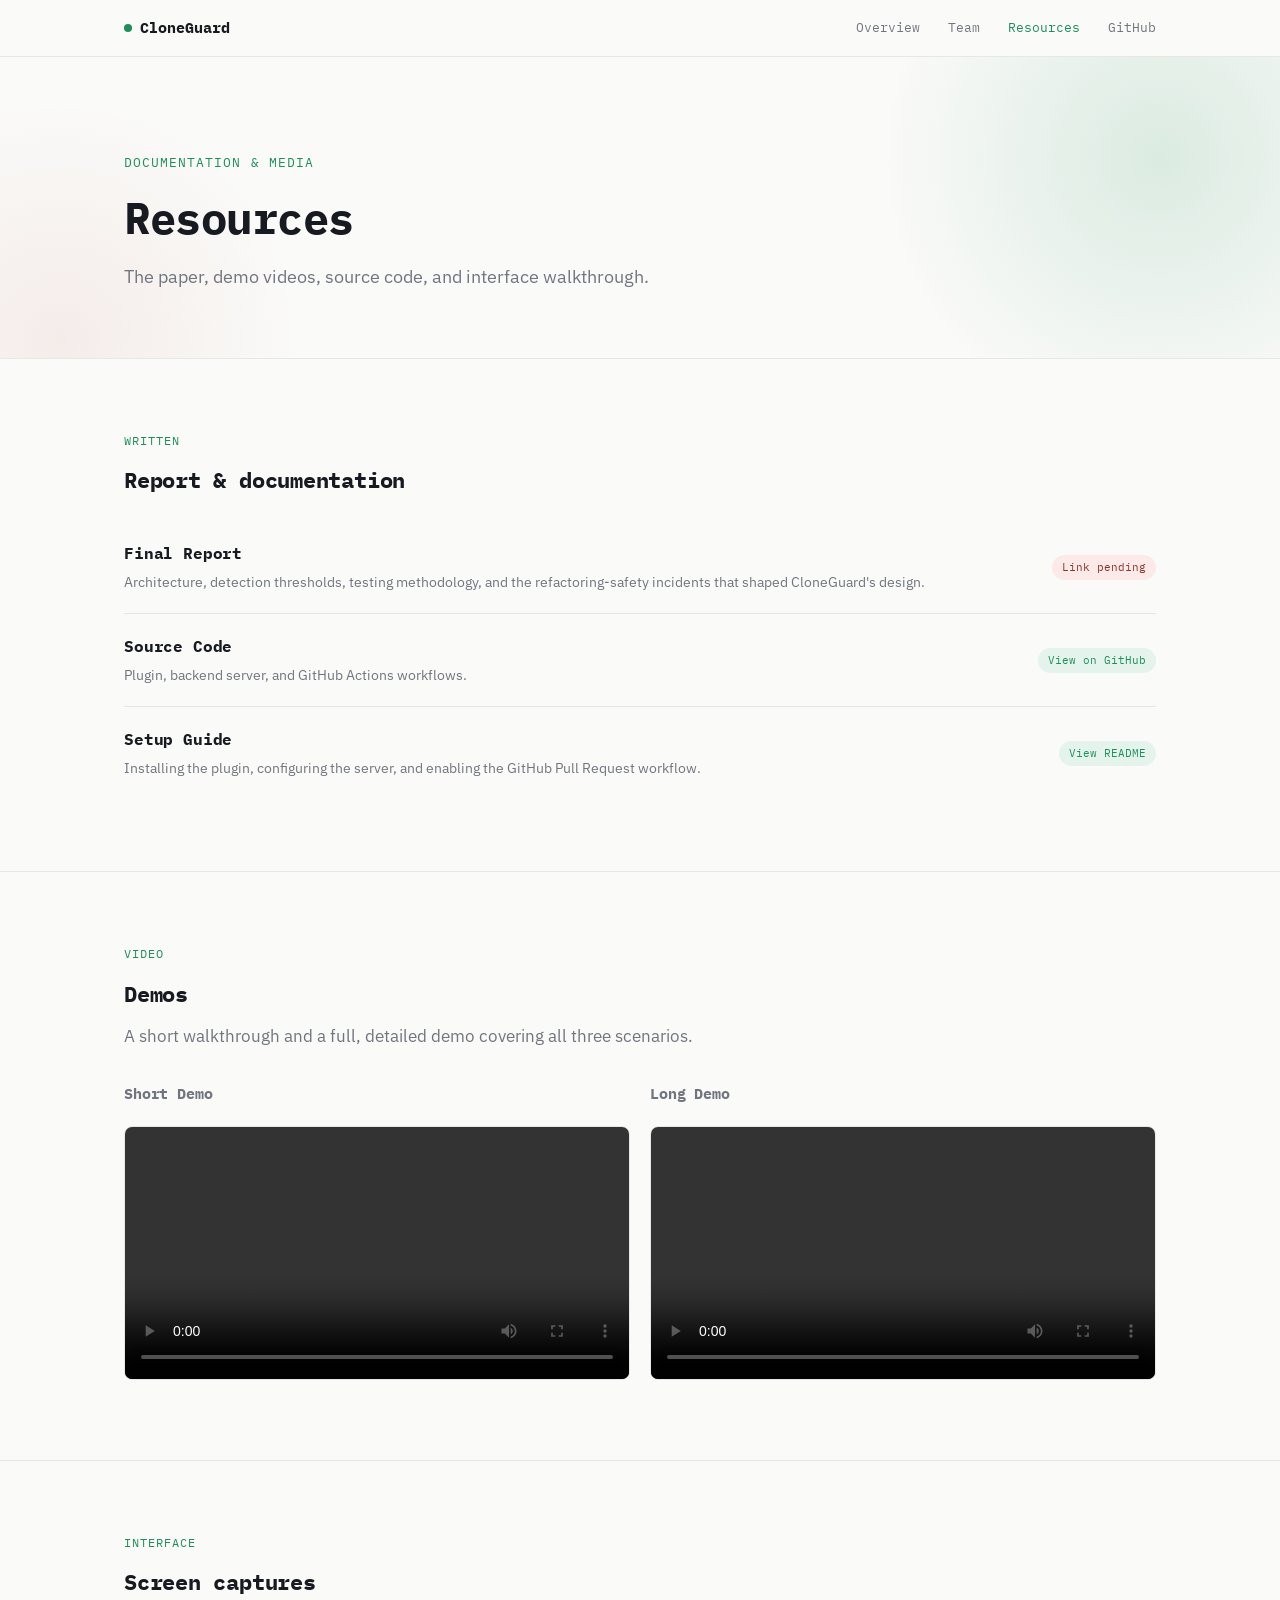
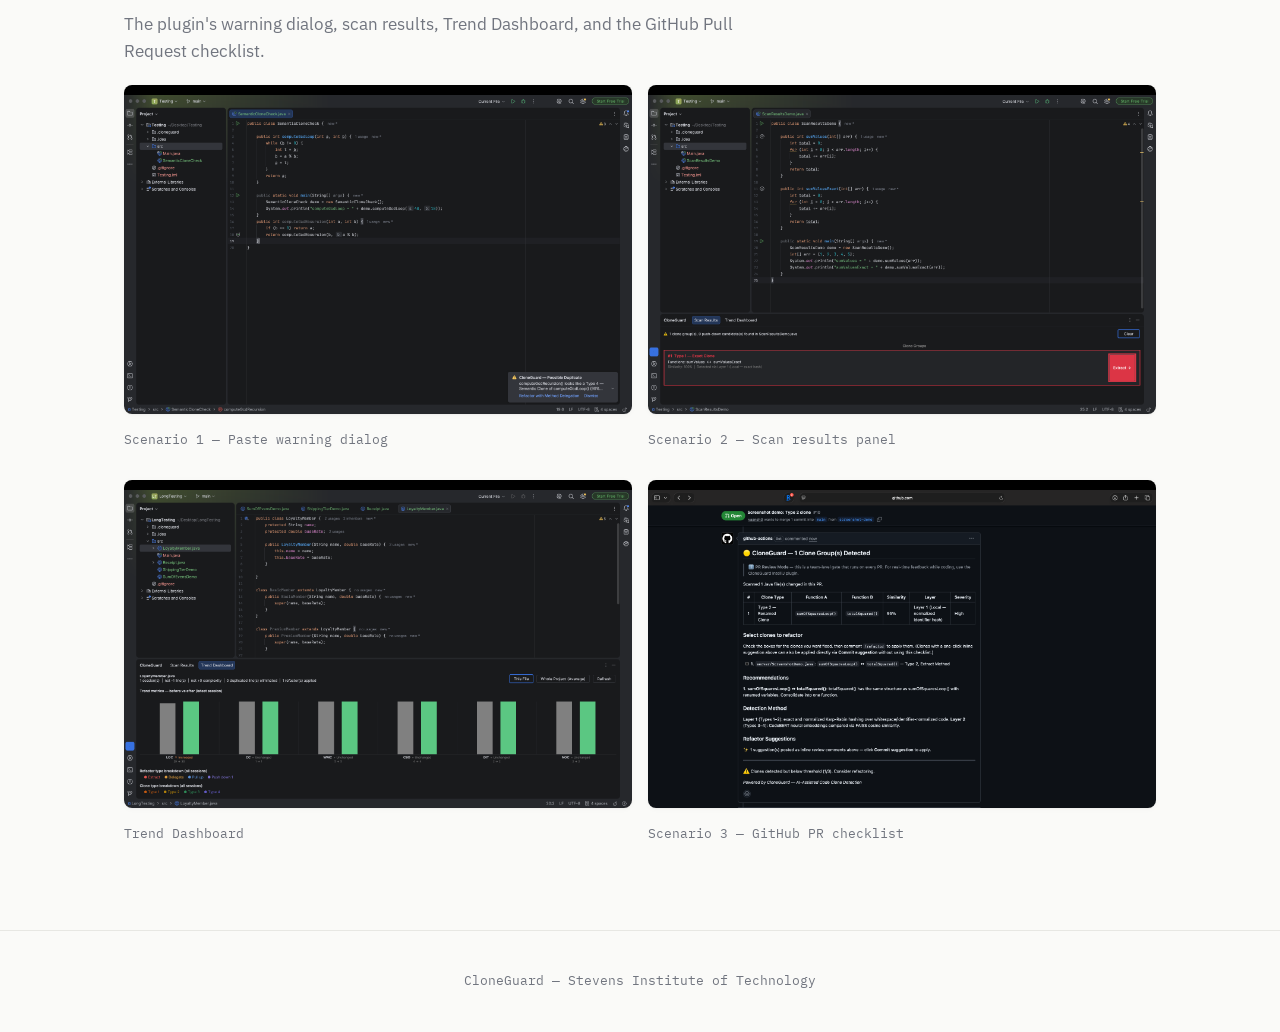
==== commit 0c3e154a: "Rename trend dashboard screenshot to Trends.png and update resources.html reference" ====
--- a/docs/resources.html
+++ b/docs/resources.html
@@ -103,7 +103,7 @@
         <p style="margin-top:8px;color:var(--dim);font-size:13px;font-family:var(--mono)">Scenario 2 — Scan results panel</p>
       </div>
       <div>
-        <img src="screenshots/trend-dashboard.png" alt="Trend Dashboard" style="width:100%;border-radius:8px">
+        <img src="screenshots/Trends.png" alt="Trend Dashboard" style="width:100%;border-radius:8px">
         <p style="margin-top:8px;color:var(--dim);font-size:13px;font-family:var(--mono)">Trend Dashboard</p>
       </div>
       <div>
